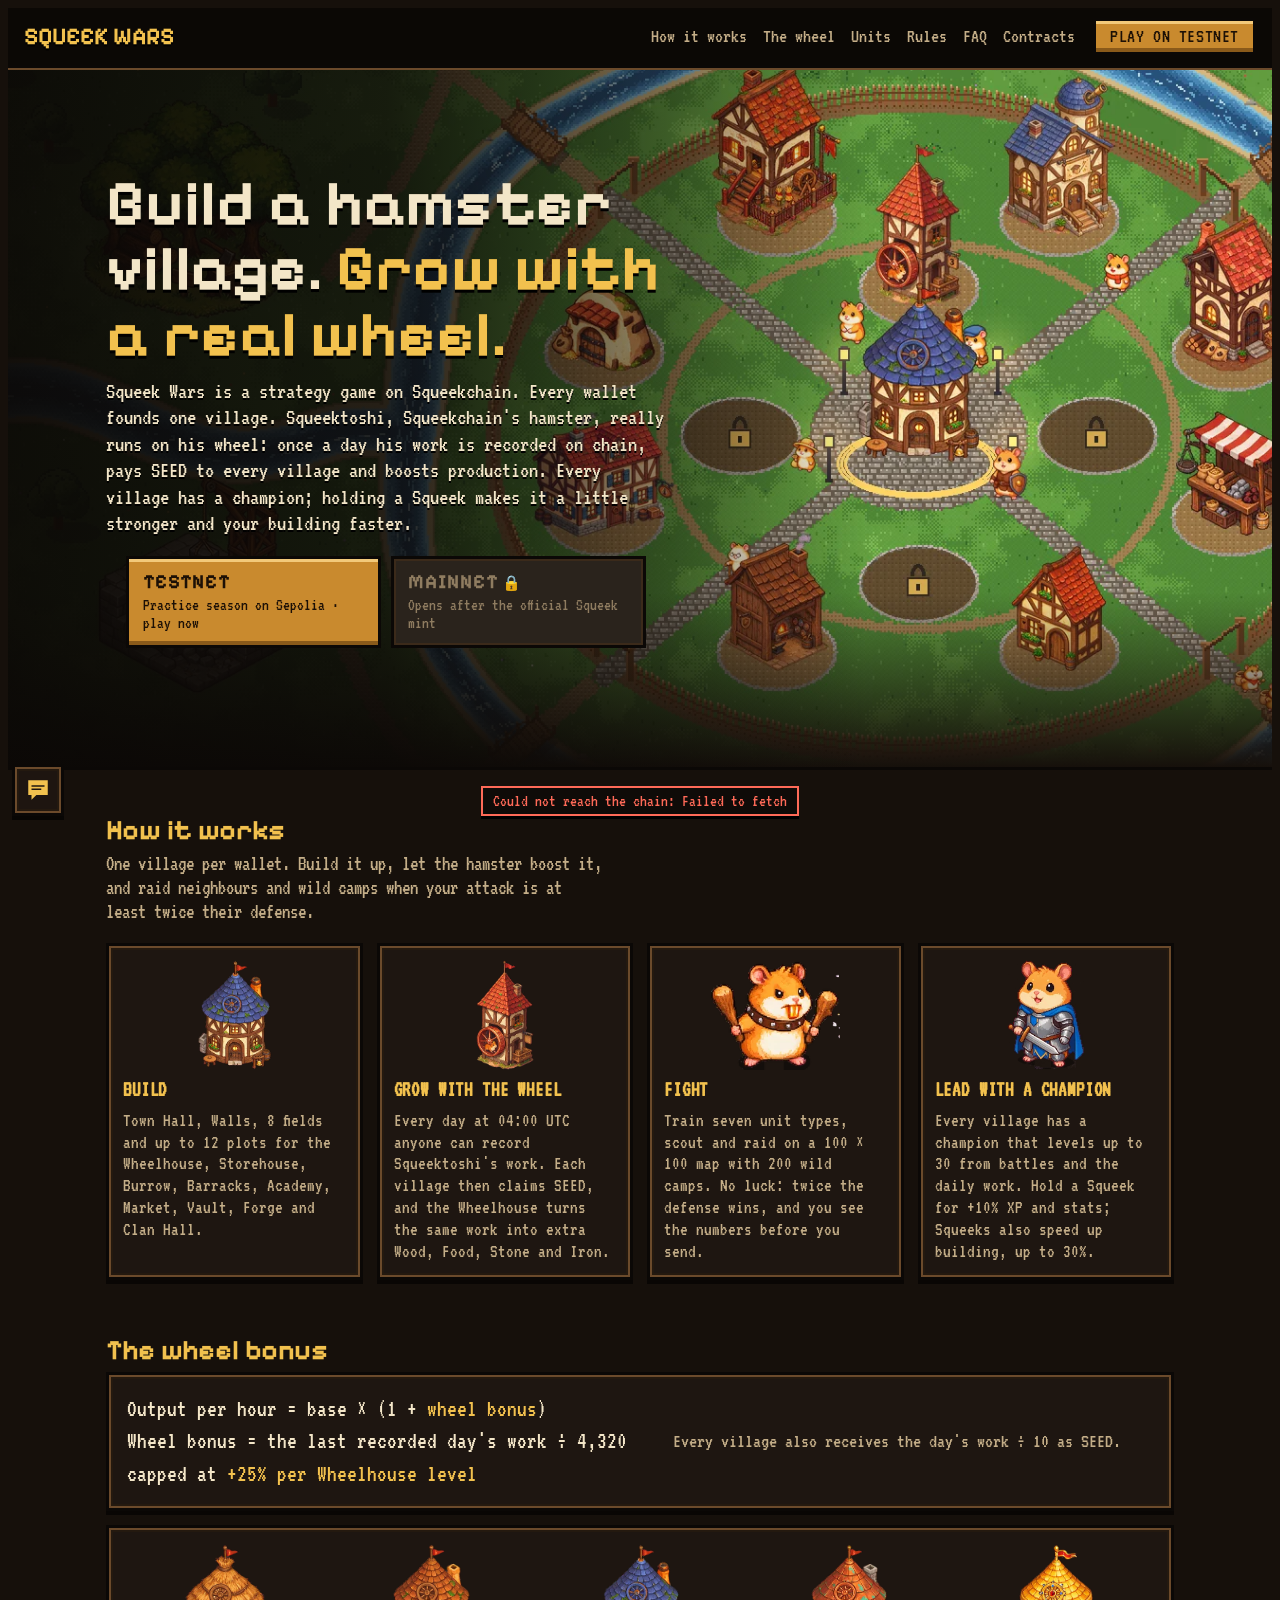
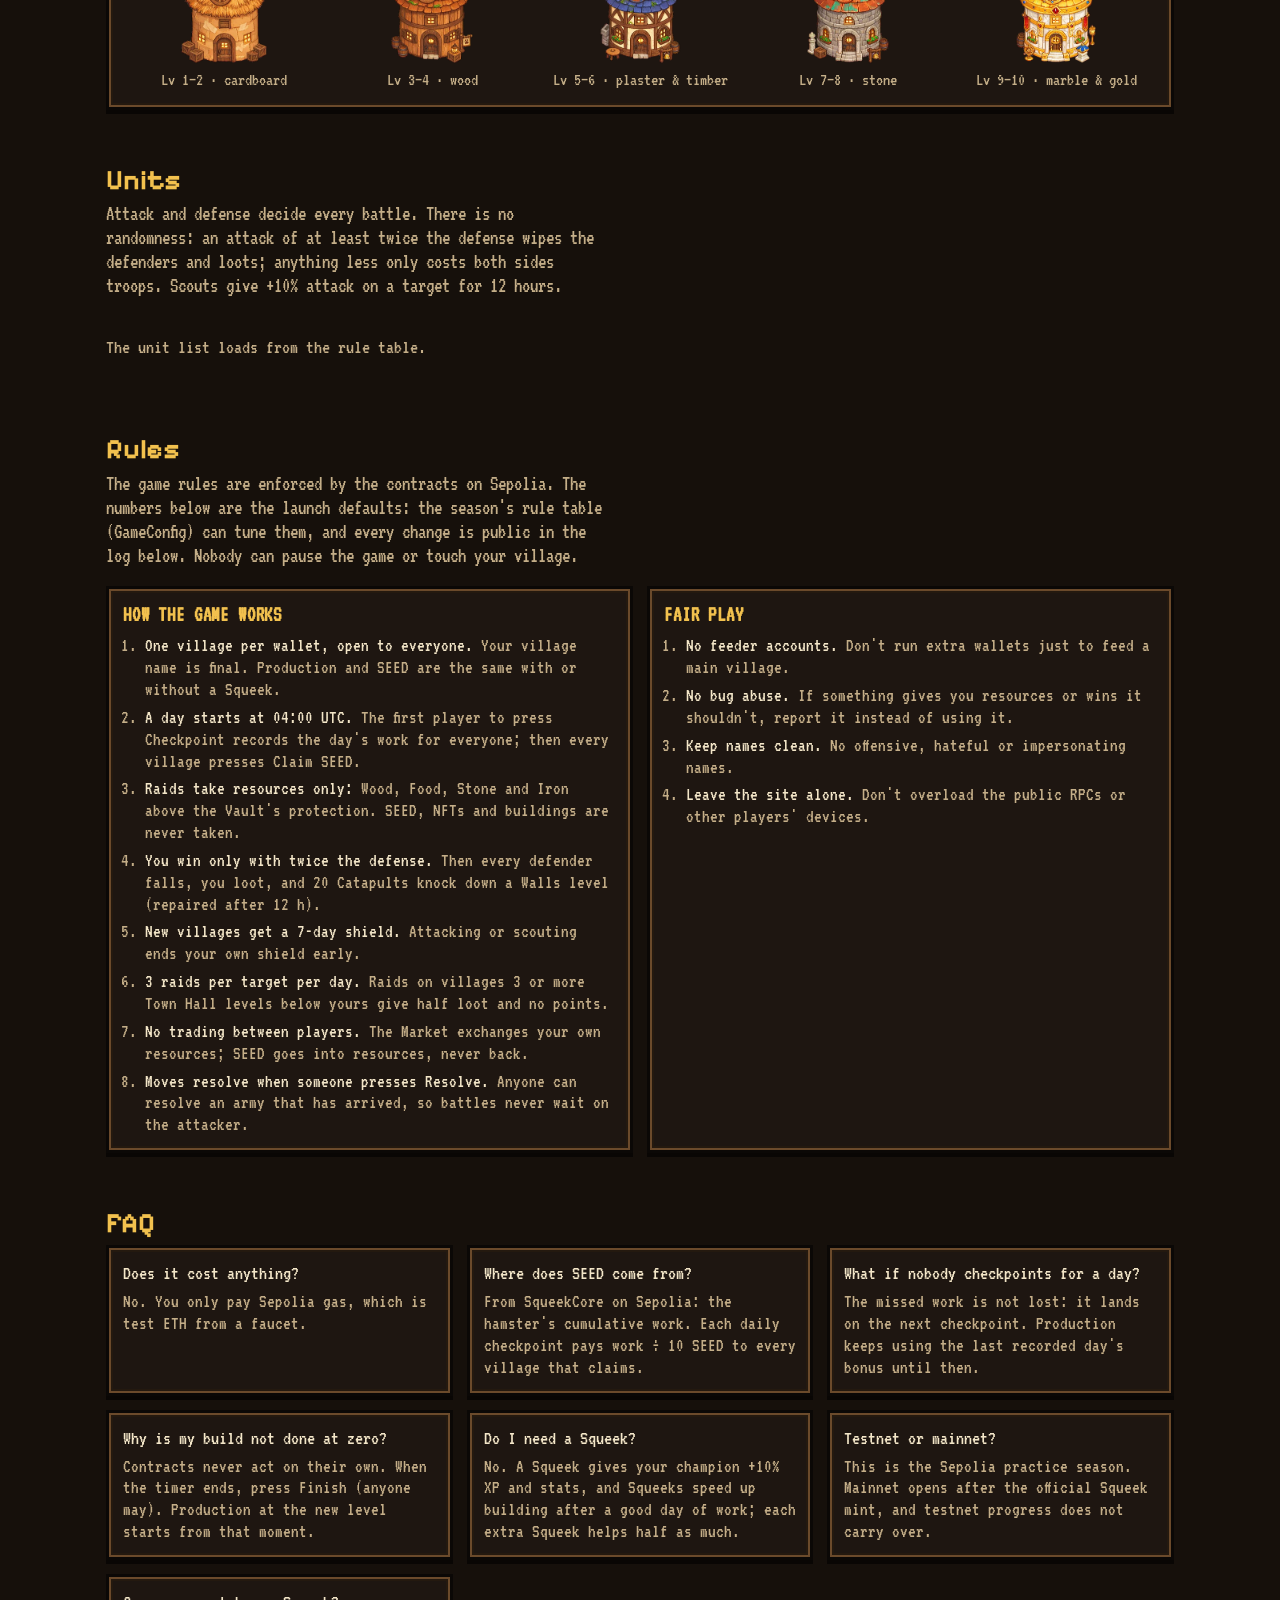
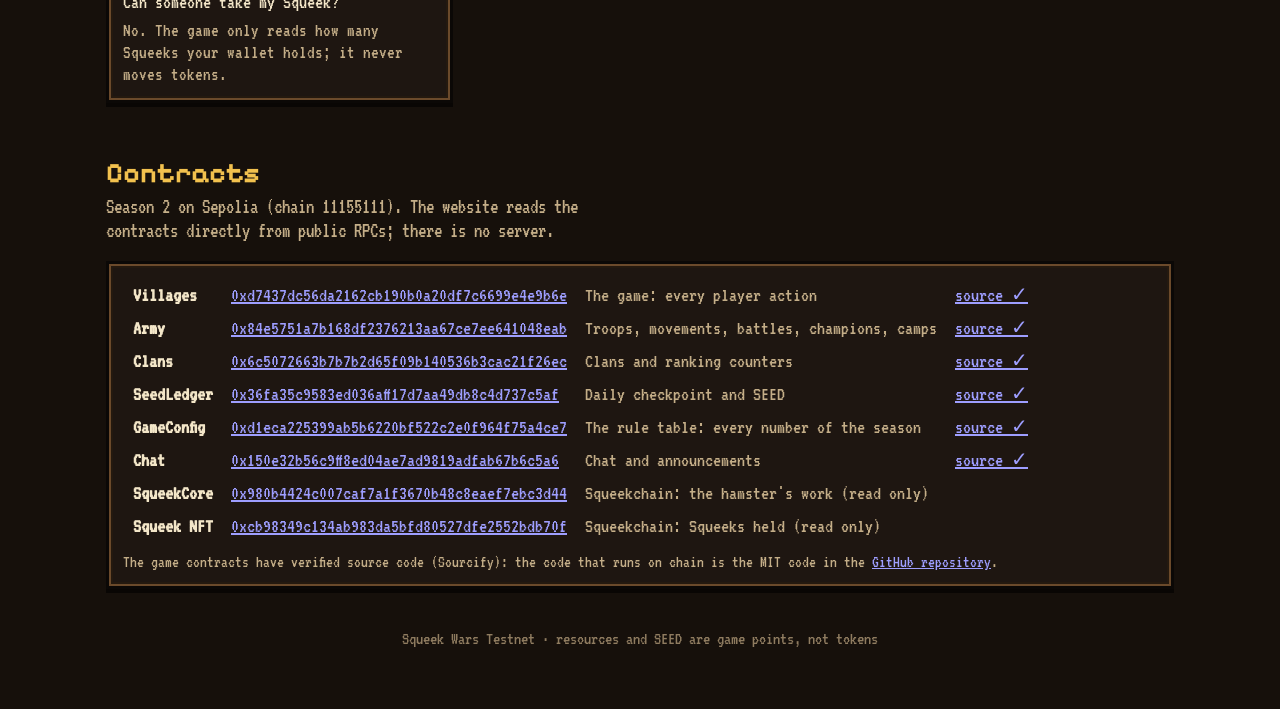
==== site/index.html @ 15699daf "Landing page logo goes back to the top, like the game logo Co-Authored-By: Claude Opus 5.5 <noreply@" ====
<!doctype html>
<html lang="en">
<head>
<meta charset="utf-8">
<meta name="viewport" content="width=device-width, initial-scale=1, viewport-fit=cover">
<title>Squeek Wars · Testnet</title>
<meta name="description" content="Squeek Wars: a hamster village strategy game on Sepolia. SEED comes from the real work of Squeekchain's hamster.">
<meta name="theme-color" content="#16100b">
<meta name="squeekchain-project" content="98396650-2a5e-43b6-931e-a7ae0b97affb">
<meta property="og:title" content="Squeek Wars">
<meta property="og:description" content="Hamster village strategy on Sepolia, powered by Squeektoshi's daily work.">
<meta property="og:image" content="https://squeekwars.online/press/og.jpg">
<meta property="og:url" content="https://squeekwars.online/">
<meta name="twitter:card" content="summary_large_image">
<link rel="icon" type="image/png" sizes="32x32" href="assets/favicon-32.png">
<link rel="icon" type="image/png" sizes="64x64" href="assets/favicon-64.png">
<link rel="apple-touch-icon" href="assets/apple-touch-icon.png">
<link rel="preconnect" href="https://fonts.googleapis.com">
<link rel="stylesheet" href="https://fonts.googleapis.com/css2?family=Pixelify+Sans:wght@400;500;600;700&family=VT323&display=swap">
<link rel="stylesheet" href="style.css?v=202611041220">
</head>
<body>

<div id="home" class="view">
  <header class="site-h">
    <a class="logo" id="siteLogo" href="#" title="Back to the top">SQUEEK WARS</a>
    <nav aria-label="Site"><a href="#how">How it works</a><a href="#wheel">The wheel</a><a href="#units">Units</a><a href="#rules">Rules</a><a href="#faq">FAQ</a><a href="#contracts">Contracts</a></nav>
    <a class="btn" href="#village" style="text-decoration:none">Play on testnet</a>
  </header>
  <section class="hero">
    <div class="in">
      <h1>Build a hamster village. <span>Grow with a real wheel.</span></h1>
      <p>Squeek Wars is a strategy game on Squeekchain. Every wallet founds one village. Squeektoshi, Squeekchain's hamster, really runs on his wheel: once a day his work is recorded on chain, pays SEED to every village and boosts production. Every village has a champion; holding a Squeek makes it a little stronger and your building faster.</p>
      <div class="cta">
        <div class="netpick">
          <button class="net on" data-act="net-test" type="button"><b>Testnet</b><span>Practice season on Sepolia · play now</span></button>
          <button class="net off" type="button" disabled aria-disabled="true"><b>Mainnet</b><span>Opens after the official Squeek mint</span></button>
        </div>
      </div>
      <div class="wnote" id="liveNote"></div>
    </div>
  </section>
  <section class="sec" id="how">
    <h2>How it works</h2>
    <p class="lead">One village per wallet. Build it up, let the hamster boost it, and raid neighbours and wild camps when your attack is at least twice their defense.</p>
    <div class="steps">
      <div class="step px"><img src="assets/sprites/town_hall_3.webp" alt="Town Hall"><h3>Build</h3><p>Town Hall, Walls, 8 fields and up to 12 plots for the Wheelhouse, Storehouse, Burrow, Barracks, Academy, Market, Vault, Forge and Clan Hall.</p></div>
      <div class="step px"><img src="assets/sprites/wheelhouse_3.webp" alt="Wheelhouse"><h3>Grow with the wheel</h3><p>Every day at 04:00 UTC anyone can record Squeektoshi's work. Each village then claims SEED, and the Wheelhouse turns the same work into extra Wood, Food, Stone and Iron.</p></div>
      <div class="step px"><img src="assets/sprites/unit_berserker.webp" alt="Berserker"><h3>Fight</h3><p>Train seven unit types, scout and raid on a 100 × 100 map with 200 wild camps. No luck: twice the defense wins, and you see the numbers before you send.</p></div>
      <div class="step px"><img src="assets/sprites/champion_3.webp" alt="Champion"><h3>Lead with a champion</h3><p>Every village has a champion that levels up to 30 from battles and the daily work. Hold a Squeek for +10% XP and stats; Squeeks also speed up building, up to 30%.</p></div>
    </div>
  </section>
  <section class="sec" id="wheel">
    <h2>The wheel bonus</h2>
    <div class="wheelbox px">
      <div class="formula">Output per hour = base × (1 + <b>wheel bonus</b>)<br>Wheel bonus = the last recorded day's work ÷ 4,320<br>capped at <b>+25% per Wheelhouse level</b></div>
      <div class="muted" style="font-size:20px" id="wheelLive">Every village also receives the day's work ÷ 10 as SEED.</div>
    </div>
    <div class="looks px" style="margin-top:14px">
      <figure><img src="assets/sprites/town_hall_1.webp" alt="Town Hall, cardboard"><figcaption>Lv 1–2 · cardboard</figcaption></figure>
      <figure><img src="assets/sprites/town_hall_2.webp" alt="Town Hall, wood"><figcaption>Lv 3–4 · wood</figcaption></figure>
      <figure><img src="assets/sprites/town_hall_3.webp" alt="Town Hall, plaster"><figcaption>Lv 5–6 · plaster &amp; timber</figcaption></figure>
      <figure><img src="assets/sprites/town_hall_4.webp" alt="Town Hall, stone"><figcaption>Lv 7–8 · stone</figcaption></figure>
      <figure><img src="assets/sprites/town_hall_5.webp" alt="Town Hall, marble"><figcaption>Lv 9–10 · marble &amp; gold</figcaption></figure>
    </div>
  </section>
  <section class="sec" id="units">
    <h2>Units</h2>
    <p class="lead">Attack and defense decide every battle. There is no randomness: an attack of at least twice the defense wipes the defenders and loots; anything less only costs both sides troops. Scouts give +10% attack on a target for 12 hours.</p>
    <div class="units" id="unitCards"></div>
  </section>
  <section class="sec" id="rules">
    <h2>Rules</h2>
    <p class="lead">The game rules are enforced by the contracts on Sepolia. The numbers below are the launch defaults: the season's rule table (GameConfig) can tune them, and every change is public in the log below. Nobody can pause the game or touch your village.</p>
    <div class="rules">
      <div class="px box"><h3>How the game works</h3><ol>
        <li><b>One village per wallet, open to everyone.</b> Your village name is final. Production and SEED are the same with or without a Squeek.</li>
        <li><b>A day starts at 04:00 UTC.</b> The first player to press Checkpoint records the day's work for everyone; then every village presses Claim SEED.</li>
        <li><b>Raids take resources only:</b> Wood, Food, Stone and Iron above the Vault's protection. SEED, NFTs and buildings are never taken.</li>
        <li><b>You win only with twice the defense.</b> Then every defender falls, you loot, and 20 Catapults knock down a Walls level (repaired after 12 h).</li>
        <li><b>New villages get a 7-day shield.</b> Attacking or scouting ends your own shield early.</li>
        <li><b>3 raids per target per day.</b> Raids on villages 3 or more Town Hall levels below yours give half loot and no points.</li>
        <li><b>No trading between players.</b> The Market exchanges your own resources; SEED goes into resources, never back.</li>
        <li><b>Moves resolve when someone presses Resolve.</b> Anyone can resolve an army that has arrived, so battles never wait on the attacker.</li>
      </ol></div>
      <div class="px box"><h3>Fair play</h3><ol>
        <li><b>No feeder accounts.</b> Don't run extra wallets just to feed a main village.</li>
        <li><b>No bug abuse.</b> If something gives you resources or wins it shouldn't, report it instead of using it.</li>
        <li><b>Keep names clean.</b> No offensive, hateful or impersonating names.</li>
        <li><b>Leave the site alone.</b> Don't overload the public RPCs or other players' devices.</li>
      </ol></div>
    </div>
  </section>
  <section class="sec" id="faq">
    <h2>FAQ</h2>
    <div class="faq">
      <div class="px"><b>Does it cost anything?</b><p>No. You only pay Sepolia gas, which is test ETH from a faucet.</p></div>
      <div class="px"><b>Where does SEED come from?</b><p>From SqueekCore on Sepolia: the hamster's cumulative work. Each daily checkpoint pays work ÷ 10 SEED to every village that claims.</p></div>
      <div class="px"><b>What if nobody checkpoints for a day?</b><p>The missed work is not lost: it lands on the next checkpoint. Production keeps using the last recorded day's bonus until then.</p></div>
      <div class="px"><b>Why is my build not done at zero?</b><p>Contracts never act on their own. When the timer ends, press Finish (anyone may). Production at the new level starts from that moment.</p></div>
      <div class="px"><b>Do I need a Squeek?</b><p>No. A Squeek gives your champion +10% XP and stats, and Squeeks speed up building after a good day of work; each extra Squeek helps half as much.</p></div>
      <div class="px"><b>Testnet or mainnet?</b><p>This is the Sepolia practice season. Mainnet opens after the official Squeek mint, and testnet progress does not carry over.</p></div>
      <div class="px"><b>Can someone take my Squeek?</b><p>No. The game only reads how many Squeeks your wallet holds; it never moves tokens.</p></div>
    </div>
  </section>
  <section class="sec" id="contracts">
    <h2>Contracts</h2>
    <p class="lead">Season 2 on Sepolia (chain 11155111). The website reads the contracts directly from public RPCs; there is no server.</p>
    <div class="px box" id="contractList"></div>
    <div id="ruleLog"></div>
  </section>
  <div class="foot">Squeek Wars Testnet · resources and SEED are game points, not tokens</div>
</div>

<div id="game" hidden>
  <header id="bar">
    <div class="logo" id="logoHome" title="Back to the site">SQUEEK WARS<small id="logoSub">Testnet</small></div>
    <span class="netbadge" title="Practice season on Sepolia. Mainnet opens after the official Squeek mint.">TESTNET</span>
    <div class="res" id="resbar"></div>
    <button class="btn ghost sm" id="walletbtn" type="button">Connect</button>
    <div class="wheel" id="wheelchip"></div>
    <div id="alert" class="alert" role="alert" hidden></div>
  </header>

  <div id="village" class="view">
    <div class="stage" id="vstage"><div class="scene" id="scene"><div id="sbase"></div><div id="life"></div><div id="splates"></div></div></div>
    <div class="zoom" id="zoombar"><button class="btn ghost" data-act="zin" type="button" aria-label="Zoom in">+</button><button class="btn ghost" data-act="zout" type="button" aria-label="Zoom out">−</button><button class="btn ghost" data-act="zfit" type="button" aria-label="Whole village or close up">⤢</button></div>
    <div class="village-below">
      <aside class="left px" id="vleft"></aside>
    </div>
    <aside class="right px" id="vright"></aside>
  </div>

  <div id="world" class="view">
    <div class="stage" id="wstage"><canvas id="worldcv"></canvas></div>
    <div class="world-below">
      <aside class="left px" id="wleft"></aside>
    </div>
    <aside class="right px" id="wright"></aside>
  </div>

  <div id="army" class="view page"></div>
  <div id="academy" class="view page"></div>
  <div id="market" class="view page"></div>
  <div id="clan" class="view page"></div>
  <div id="champion" class="view page"></div>
  <div id="ranking" class="view page"></div>
  <div id="reports" class="view page"></div>
  <div id="visit" class="view page"></div>

  <nav id="tabs" class="px" aria-label="Game">
    <a href="#village" data-v="village">Village</a><a href="#world" data-v="world"><span class="lg">World </span>Map</a><a href="#army" data-v="army">Army</a><a href="#academy" data-v="academy">Academy</a><a href="#market" data-v="market">Market</a><a href="#clan" data-v="clan">Clan</a><a href="#champion" data-v="champion">Champion</a><a href="#ranking" data-v="ranking">Ranking</a><a href="#reports" data-v="reports">Reports</a>
  </nav>
  <div id="wtip" class="wtip" hidden></div>
  <div id="namebox" class="modal" hidden><div class="px box">
    <h3>Found your village</h3>
    <p class="muted">Your village name is linked to your wallet <span class="addr" id="nm-wallet"></span> and cannot be changed later. Other players see both on the map, in reports and in the ranking.</p>
    <p class="muted" id="nm-gift"></p>
    <label for="nm-in" class="muted">Village name (3–16 letters, digits or _)</label>
    <input id="nm-in" maxlength="16" autocomplete="off" spellcheck="false">
    <div class="row" style="justify-content:flex-start;flex-wrap:wrap"><button class="btn" data-act="nm-ok" type="button">Found village</button><button class="btn ghost" data-act="nm-rand" type="button">Suggest a name</button><button class="btn ghost" data-act="nm-later" type="button">Just look around</button></div>
    <p class="why" id="nm-why"></p>
  </div></div>
  <div id="walletbox" class="modal" hidden><div class="px box">
    <h3>Connect your wallet</h3>
    <p class="muted">Your village belongs to your wallet. Every action is a Sepolia transaction you sign yourself; the site never holds keys. Players appear as their name with a short address, like <span class="addr">0x1a2b…9f3c</span>.</p>
    <div class="row" style="justify-content:flex-start;flex-wrap:wrap"><button class="btn" data-act="wb-connect" type="button">Connect wallet</button><button class="btn ghost" data-act="wb-look" type="button">Just look around</button></div>
    <p class="why" id="wb-msg"></p>
    <p class="muted" style="font-size:16px">Need test ETH for gas? Use any Sepolia faucet.</p>
  </div></div>
  <div id="netbox" class="modal" hidden><div class="px box netb">
    <h3>Where do you want to play?</h3>
    <div class="netpick">
      <button class="net on" data-act="net-test" type="button"><b>Testnet</b><span>Practice season on Sepolia · play now</span></button>
      <button class="net off" type="button" disabled aria-disabled="true"><b>Mainnet</b><span>Opens after the official Squeek mint</span></button>
    </div>
    <p class="muted" style="font-size:17px;margin:10px 0 0">Testnet progress does not carry over to mainnet.</p>
  </div></div>
  <div id="txbox" class="px" hidden></div>
  <div id="walletmenu" class="px" hidden><span class="addr" id="wm-addr"></span><a class="btn sm ghost" id="wm-share" data-act="wm-share" href="#village" style="text-decoration:none">Share my village</a><button class="btn sm ghost" data-act="wm-notif" id="wm-notif" type="button">Notifications: off</button><button class="btn sm ghost" data-act="wm-scan" type="button">View on Etherscan</button><button class="btn sm ghost" data-act="wm-switch" type="button">Switch account</button><button class="btn sm" data-act="wm-off" type="button">Disconnect</button></div>
</div>
<button id="chatbtn" class="px" type="button" aria-label="Chat and announcements" hidden><svg viewBox="0 0 16 16" width="26" height="26" aria-hidden="true"><path fill="currentColor" d="M2 2h12v9H7l-3 3v-3H2z"/><path fill="#1f1711" d="M4 5h8v1H4zm0 2h6v1H4z"/></svg><span class="badge" id="chatbadge" hidden></span></button>
<div id="chatbox" class="px" role="dialog" aria-label="Chat and announcements" hidden>
  <div class="chat-h"><div class="chat-tabs"><button data-act="ct" data-t="chat" type="button">Chat<span class="badge" id="chatbadge2" hidden></span></button><button data-act="ct" data-t="news" type="button">Announcements<span class="badge" id="newsbadge" hidden></span></button></div><button class="btn ghost sm" data-act="chatclose" type="button" aria-label="Close">✕</button></div>
  <div class="chat-list" id="chatlist"></div>
  <div class="chat-f" id="chatform"></div>
</div>
<div id="toasts" aria-live="polite"></div>
<script src="vendor/ethers.umd.min.js?v=202611041220"></script>
<script src="deployment.js?v=202611041220"></script>
<script src="abi.js?v=202611041220"></script>
<script src="chain.js?v=202611041220"></script>
<script src="app.js?v=202611041220"></script>
</body>
</html>
---- site/style.css ----
/* Layout: a single dark "lantern-lit village" look. Game views are a full-bleed scene with floating wood panels;
   the site (home) is a scrolling page. Phones get a pannable scene and a bottom sheet for details. */
:root{
  --bg:#16100b; --bg2:#100b07; --panel:#1f1711f2; --panel-solid:#1f1711; --well:#0f0b08; --edge:#6b4a2b; --edge-in:#24190f; --line:#3b2a1a;
  --ink:#f3e6c8; --dim:#c4ae88; --mute:#8f7c60; --gold:#f2c14e; --gold-d:#c98a2e; --gold-dd:#8a5a1a; --green:#8fd16a; --red:#ff6a58; --blue:#6aa8ff;
  --f-display:"Pixelify Sans","Trebuchet MS",system-ui,sans-serif; --f-body:"VT323","Courier New",ui-monospace,monospace;
  color-scheme:dark;
}
[hidden]{display:none!important}
.how{margin:-4px 0 12px;color:var(--dim)}.how summary{cursor:pointer;color:var(--gold);width:max-content}.how ul{margin:6px 0 0;padding-left:20px}.how li{margin:2px 0}
html,body{height:100%}
body{background:var(--bg);color:var(--ink);font-family:var(--f-body);font-size:20px;line-height:1.15;overflow-x:hidden}
*{box-sizing:border-box}
button{font:inherit;color:inherit}
:focus-visible{outline:3px solid var(--gold);outline-offset:2px}
img.i{width:20px;height:20px;image-rendering:pixelated;vertical-align:-4px}
.px{background:var(--panel);border:3px solid var(--edge-dark,#0b0806);box-shadow:inset 0 0 0 2px var(--edge),inset 0 0 0 4px var(--edge-in),0 4px 0 #0009}
h1,h2,h3,.disp{font-family:var(--f-display);text-wrap:balance}
h3{font-size:15px;color:var(--gold);letter-spacing:.06em;text-transform:uppercase;margin:0 0 8px}
.btn{font-family:var(--f-display);font-weight:700;font-size:15px;letter-spacing:.04em;background:var(--gold-d);color:#1c1006;border:3px solid #0b0806;box-shadow:inset 0 -4px 0 var(--gold-dd),inset 0 3px 0 #f2c97a;padding:7px 14px;cursor:pointer;text-transform:uppercase}
.btn:hover{filter:brightness(1.08)} .btn:active{transform:translateY(1px)}
.btn[disabled]{background:#4a4036;color:#9a8c78;box-shadow:inset 0 -4px 0 #2e2721;cursor:not-allowed;filter:none}
.btn.alt{background:#3a5a8a;color:#eef4ff;box-shadow:inset 0 -4px 0 #233a5e,inset 0 3px 0 #7fa6e0}
.btn.ghost{background:var(--well);color:var(--dim);box-shadow:none;border-color:var(--line)}
.btn.sm{font-size:13px;padding:4px 9px}
.why{font-size:17px;color:var(--mute);margin-top:4px}
.ok{color:var(--green)} .bad{color:var(--red)} .gold{color:var(--gold)}
.muted{color:var(--dim)}
table.kv{width:100%;border-collapse:collapse;font-size:19px;font-variant-numeric:tabular-nums}
table.kv td{padding:3px 2px;border-bottom:1px dashed #4a3622;vertical-align:top}
table.kv td:not(:first-child){text-align:right;white-space:nowrap}
table.kv td.up{color:var(--green)}
.cost{display:grid;grid-template-columns:1fr 1fr;gap:3px 10px;font-size:20px;margin:6px 0 10px;font-variant-numeric:tabular-nums}
.cost .short{color:var(--red)}
.prog{height:8px;background:var(--line);border:1px solid #000;margin-top:5px}
.prog i{display:block;height:100%;background:linear-gradient(var(--gold),var(--gold-d))}
.list{display:flex;flex-direction:column;gap:6px}
.card{background:#0f0b08b0;border:2px solid var(--line);padding:8px}
.row{display:flex;gap:8px;align-items:center;justify-content:space-between}
.chip{background:#0f0b08cc;border:2px solid var(--line);padding:3px 9px;font-size:19px;white-space:nowrap}

/* ---------- game bar ---------- */
#bar{position:fixed;left:0;right:0;top:0;z-index:30;padding:8px max(12px,env(safe-area-inset-right,0px)) 6px max(12px,env(safe-area-inset-left,0px));padding-top:calc(8px + env(safe-area-inset-top,0px));display:flex;flex-wrap:wrap;row-gap:4px;gap:10px;align-items:center;background:linear-gradient(#0b0806,#0b0806e8);border-bottom:3px solid #0b0806;box-shadow:0 2px 0 var(--edge)}
#bar .logo{font-family:var(--f-display);font-weight:700;font-size:22px;color:var(--gold);text-shadow:0 2px 0 #000;white-space:nowrap;cursor:pointer}
#bar .logo small{display:block;font-size:11px;color:var(--dim);font-weight:400;letter-spacing:.04em}
.res{display:flex;gap:6px;min-width:0;flex:1;overflow-x:auto;scrollbar-width:none}
.res::-webkit-scrollbar{display:none}
.r{background:#0f0b08cc;border:2px solid var(--line);padding:2px 8px;min-width:128px;flex:none}
.r b{font-size:22px;font-weight:400;font-variant-numeric:tabular-nums} .r s{text-decoration:none;color:var(--mute);font-size:16px}
.r em{font-style:normal;font-size:16px;color:var(--green);display:block;margin-left:26px;margin-top:-2px}
.r em.low{color:var(--gold)} .r em.neg{color:var(--red)}
.r .bar{height:3px;background:var(--line);margin:2px 0 0 26px} .r .bar i{display:block;height:100%;background:var(--green)}
.r.full .bar i{background:var(--red)}
.r.soon{border-color:var(--gold-d)} .r.full{border-color:var(--red);animation:fullp 1.2s steps(2) infinite} .r.full em{color:var(--red)}
@keyframes fullp{50%{border-color:#5a2a20}}
.alert{flex-basis:100%;order:4;display:flex;align-items:center;justify-content:space-between;gap:6px 10px;flex-wrap:wrap;background:#3a0f0a;border:2px solid var(--red);padding:3px 8px;font-size:18px;line-height:1.15}
.alert b{font-weight:400;color:#ffd6cc} .alert .btn{text-decoration:none}
.r.seedr b{color:var(--gold)}
.res{order:1}
.wheel{flex-basis:100%;order:3;font-size:17px;color:var(--dim);white-space:nowrap;overflow:hidden;text-overflow:ellipsis;line-height:1.1}
.wheel b{font-weight:400}
.dot{width:9px;height:9px;background:var(--mute);display:inline-block}
.dot.run{background:var(--green);box-shadow:0 0 8px var(--green);animation:blink 1s steps(2) infinite}
@keyframes blink{50%{opacity:.35}}
#tabs .lg{display:inline}
#tabs{position:fixed;left:50%;transform:translateX(-50%);bottom:calc(10px + env(safe-area-inset-bottom,0px));z-index:30;display:flex;gap:5px;padding:7px;max-width:calc(100% - 24px);overflow-x:auto;scrollbar-width:none}
#tabs a{font-family:var(--f-display);white-space:nowrap;display:block;padding:9px 15px;font-size:15px;color:var(--dim);background:#0f0b08b0;border:2px solid var(--line);text-decoration:none}
#tabs a.on{color:#1c1006;background:var(--gold);border-color:#0b0806;box-shadow:inset 0 -3px 0 var(--gold-d)}
#tabs .badge{display:inline-block;min-width:18px;padding:0 4px;margin-left:5px;background:var(--red);color:#fff;font-family:var(--f-body);font-size:16px;line-height:18px;text-align:center}

/* ---------- game views ---------- */
.view{display:none}
.view.on{display:block}
.stage{position:fixed;left:0;right:0;top:var(--barh,78px);bottom:0;overflow:hidden;background:#2a4a22;touch-action:none;cursor:grab}
.stage.drag{cursor:grabbing}
.scene{position:absolute;left:0;top:0;width:1920px;height:1200px;transform-origin:0 0;background:url(assets/village_bg_w1.webp) 0 0/1920px 1200px no-repeat}
.scene .spr{position:absolute;transform:translateX(-50%);pointer-events:none;image-rendering:auto}
.scene .spr.build{opacity:.55;filter:saturate(.5)}
#sbase,#life,#splates{position:absolute;left:0;top:0;width:1920px;height:1200px}
#splates{pointer-events:none}
#splates .hit{pointer-events:auto}
#life{pointer-events:none}
.walker{position:absolute;left:0;top:0;width:32px;pointer-events:none}
.nightfx{position:absolute;inset:0;background:#0a1532;mix-blend-mode:multiply;opacity:calc(var(--night,0) * .66);z-index:1500;pointer-events:none}
.glow{position:absolute;transform:translate(-50%,-50%);border-radius:50%;background:radial-gradient(closest-side,#ffc46ecc,#ff9a3a55 45%,#ff9a3a00);mix-blend-mode:screen;opacity:calc(var(--night,0) * .9);z-index:1510;pointer-events:none}
.banner{position:absolute;width:4px;height:86px;background:#3a2414;transform:translate(-50%,-100%);pointer-events:none}
.banner::before{content:"";position:absolute;left:4px;top:8px;width:24px;height:32px;background:var(--c);clip-path:polygon(0 0,100% 0,100% 100%,50% 76%,0 100%);transform-origin:0 0;animation:wave 2.4s ease-in-out infinite}
.banner::after{content:"";position:absolute;left:-3px;top:-6px;width:10px;height:10px;background:#9a7a4a;border-radius:50%}
.banner.gold::after{background:var(--gold);box-shadow:0 0 8px var(--gold)}
@keyframes wave{50%{transform:skewY(5deg) scaleX(.9)}}
.smoke{position:absolute;width:0;height:0;z-index:1300;pointer-events:none}
.smoke i{position:absolute;left:-7px;top:-7px;width:14px;height:14px;border-radius:50%;background:#d9d4cb;opacity:0;animation:puff 3.6s linear infinite}
.smoke i:nth-child(2){animation-delay:1.2s} .smoke i:nth-child(3){animation-delay:2.4s}
@keyframes puff{0%{transform:translate(0,0) scale(.5);opacity:.55}100%{transform:translate(16px,-64px) scale(1.9);opacity:0}}
.wspin{position:absolute;z-index:1520;border-radius:50%;overflow:hidden;pointer-events:none;opacity:0;transition:opacity .6s}
.wspin i{position:absolute;left:50%;top:50%;border-radius:50%;transform:translate(-50%,-50%);background:repeating-conic-gradient(#0000 0deg 24deg,#1c0f0688 24deg 30deg)}
.scene.running .wspin{opacity:1;box-shadow:0 0 18px 5px #ffd27a99}
.scene.running .wspin i{animation:spin .5s linear infinite}
@keyframes spin{to{transform:translate(-50%,-50%) rotate(360deg)}}
.scaf{pointer-events:none}
.hit{position:absolute;z-index:1600;transform:translate(-50%,-50%);border-radius:50%;cursor:pointer;background:transparent;border:0}
.hit:hover,.hit.sel{background:radial-gradient(closest-side,#f2c14e30,#f2c14e10 70%,transparent);box-shadow:0 0 0 4px #f2c14e inset}
.hit.empty{background:radial-gradient(closest-side,#0000,#0000 55%,#f2c14e25)}
.hit.locked{cursor:pointer;background:#140f0b70}
.plate{position:absolute;z-index:1700;transform:translateX(-50%);font-family:var(--f-body);font-size:24px;line-height:24px;padding:0 7px;background:#1c1510ee;border:3px solid var(--edge);color:var(--ink);pointer-events:none;white-space:nowrap}
.plate.max{border-color:var(--gold);color:var(--gold)}
.plate.busy{border-color:var(--green)}
.plate.lockp{font-size:19px;line-height:17px;text-align:center;padding:3px 6px;color:var(--dim);background:#1c1510cc}
.zoom{position:fixed;right:max(12px,env(safe-area-inset-right,0px));bottom:calc(14px + env(safe-area-inset-bottom,0px));z-index:25;display:flex;flex-direction:column;gap:4px}
.zoom .btn{width:40px;height:38px;padding:0;font-size:22px;line-height:1;background:#0f0b08dd}
#village{position:relative}
#village.on{display:flow-root}
.nightb .row label{white-space:nowrap}
.right.closed{display:none}
.plusmark{position:absolute;z-index:1650;transform:translate(-50%,-50%);font-family:var(--f-display);font-size:44px;color:#f2c14e;text-shadow:0 3px 0 #000;pointer-events:none}
.lockmark{position:absolute;transform:translate(-50%,-50%);font-size:34px;pointer-events:none;filter:drop-shadow(0 2px 0 #000)}
.left,.right{position:fixed;top:calc(var(--barh,78px) + 12px);z-index:20;padding:12px 14px;max-height:calc(100% - var(--barh,78px) - 110px);overflow:auto}
.left{left:max(12px,env(safe-area-inset-left,0px));width:300px}
.right{right:max(12px,env(safe-area-inset-right,0px));width:340px}
.sheet-close{display:none}
.ph{display:flex;align-items:center;justify-content:space-between;gap:8px;margin-bottom:8px}
.ph h3{margin:0;min-width:0}
.pbtn{display:flex;gap:6px;flex:none}
.slot{background:#0f0b08aa;border:2px solid var(--line);padding:7px 8px}
.slot .t{display:flex;justify-content:space-between;gap:8px}
.slot .q{font-size:17px;color:var(--dim);margin-top:5px;border-top:1px dashed #4a3622;padding-top:4px}
.ov{font-size:18px}
.ov button{all:unset;cursor:pointer;display:flex;justify-content:space-between;width:100%;padding:2px 0;border-bottom:1px dashed #3a2a1a}
.ov button:hover{color:var(--gold)}
.ov button:focus-visible{outline:2px solid var(--gold)}
.thumbs{display:flex;align-items:flex-end;justify-content:center;gap:12px;background:#0f0b08aa;border:2px solid var(--line);padding:8px;min-height:110px}
.thumbs img{max-height:104px;max-width:120px}
.thumbs .arrow{font-family:var(--f-display);font-size:20px;color:var(--gold);padding-bottom:36px}
.opts{display:flex;flex-direction:column;gap:8px}
.opt{display:grid;grid-template-columns:64px 1fr;gap:8px;align-items:center;background:#0f0b08aa;border:2px solid var(--line);padding:6px}
.opt img{max-width:64px;max-height:64px;justify-self:center}
.opt .n{font-family:var(--f-display);font-size:15px;color:var(--ink)}
.opt .d{font-size:17px;color:var(--dim)}
.opt .c{font-size:17px;font-variant-numeric:tabular-nums}

#worldcv{position:absolute;inset:0;width:100%;height:100%;display:block}
.mm{display:block;margin:0 auto 6px;border:2px solid #0b0806;image-rendering:pixelated;cursor:pointer;width:180px;height:180px}
.unitsel{display:grid;grid-template-columns:40px 1fr 70px;gap:4px 8px;align-items:center;font-size:18px}
.unitsel img{width:36px}
.unitsel input{width:70px;background:var(--well);border:2px solid var(--line);color:var(--ink);font:inherit;padding:1px 4px;text-align:right}
.pred{background:#0f0b08aa;border:2px solid var(--line);padding:8px;margin:8px 0;font-size:18px}
.stickgo{position:sticky;bottom:-12px;background:var(--panel-solid);padding:6px 0 10px;margin-top:4px;z-index:2}
.vhead{display:grid;grid-template-columns:60px 1fr;gap:10px;align-items:center;margin-bottom:8px;font-size:18px}
.vhead img{width:60px}
.goto{grid-template-columns:1fr auto;margin-top:6px}
.wtip{position:fixed;z-index:70;pointer-events:none;background:#0f0b08f2;border:2px solid var(--edge);padding:4px 8px;font-size:17px;max-width:280px;line-height:1.15}
.quest{background:#0f0b08aa;border:2px solid var(--line);padding:7px 8px;font-size:18px}
.quest.done{border-color:var(--green)}
.quest b{font-family:var(--f-display);font-size:14px;font-weight:600}
.quest .row{margin-top:4px}
.x{all:unset;cursor:pointer;color:var(--red);font-size:15px;padding:0 4px;margin-left:2px}
.x:hover{color:#fff} .x:focus-visible{outline:2px solid var(--gold)}
.lnk{all:unset;cursor:pointer;color:var(--blue);text-decoration:underline}
.lnk:focus-visible{outline:2px solid var(--gold)}
.unitsel .pbtn input,.pbtn input,.numin,.utbl input{width:60px;background:var(--well);border:2px solid var(--line);color:var(--ink);font:inherit;padding:1px 4px}

/* ---------- content pages ---------- */
.page{padding:calc(var(--barh,78px) + 18px) max(16px,env(safe-area-inset-right,0px)) 110px max(16px,env(safe-area-inset-left,0px));max-width:1100px;margin:0 auto}
.page h2{font-size:26px;color:var(--gold);margin:0 0 4px}
.page .sub{color:var(--dim);margin:0 0 16px;max-width:65ch}
.grid2{display:grid;grid-template-columns:repeat(auto-fit,minmax(300px,1fr));gap:14px;align-items:start}
.grid2 .wide{grid-column:1/-1}
.box{padding:14px}
.tbl{width:100%;border-collapse:collapse;font-size:19px;font-variant-numeric:tabular-nums}
.tbl th{font-family:var(--f-display);font-size:13px;color:var(--dim);text-align:left;font-weight:500;letter-spacing:.04em;border-bottom:2px solid var(--edge);padding:5px 6px;text-transform:uppercase}
.tbl td{padding:5px 6px;border-bottom:1px dashed #3a2a1a;vertical-align:middle}
.tbl td.r{text-align:right}
.tblwrap{overflow-x:auto}
.tier{margin-bottom:12px}
.tier h4{font-family:var(--f-display);font-size:14px;color:var(--dim);margin:0 0 6px;letter-spacing:.05em}
.rsrch{display:grid;grid-template-columns:repeat(auto-fill,minmax(230px,1fr));gap:8px}
.rs{padding:9px;background:#0f0b08b0;border:2px solid var(--line)}
.rs.done{border-color:#4f7a3a}
.rs.cur{border-color:var(--gold)}
.rs.lock{opacity:.55}
.rs b{font-family:var(--f-display);font-size:15px;font-weight:600}
.champ{display:grid;grid-template-columns:160px 1fr;gap:16px;align-items:center}
.champ img{width:160px}
.num{font-family:var(--f-body);font-size:22px;letter-spacing:0}
.netpick{display:grid;grid-template-columns:1fr 1fr;gap:10px;max-width:520px;width:100%}
.net{font:inherit;text-align:left;padding:12px 14px;border:3px solid #0b0806;cursor:pointer;display:flex;flex-direction:column;gap:2px}
.net b{font-family:var(--f-display);font-size:20px;letter-spacing:.04em;text-transform:uppercase}
.net span{font-size:17px;line-height:1.1}
.net.on{background:var(--gold-d);color:#1c1006;box-shadow:inset 0 -4px 0 var(--gold-dd),inset 0 3px 0 #f2c97a}
.net.on:hover{filter:brightness(1.08)}
.net.off{background:#2a231c;color:#8f7c60;cursor:not-allowed;box-shadow:inset 0 0 0 2px #3b2a1a}
.net.off b::after{content:" 🔒";font-size:15px}
.hero .cta{flex-direction:column;align-items:flex-start}
.netb{max-width:560px}
.netbadge{font-family:var(--f-display);font-size:12px;letter-spacing:.08em;color:#1c1006;background:#8fd16a;border:2px solid #0b0806;padding:2px 6px;align-self:center;flex:none}
.sqtag{display:inline-block;font-size:16px;color:#1c1006;background:linear-gradient(#ffe08a,#f2c14e);border:2px solid #0b0806;padding:0 6px;margin:2px 0 4px}
.addr{font-family:var(--f-body);color:var(--mute);font-size:.85em;letter-spacing:0;white-space:nowrap}
.addr.big{font-size:16px;margin:-6px 0 6px}
.sqk img{width:34px;vertical-align:middle;margin-right:6px}
.pts{display:grid;grid-template-columns:1fr auto auto;gap:6px 10px;align-items:center}
.report{padding:10px;margin-bottom:10px}
.report .h{display:flex;justify-content:space-between;gap:10px;font-family:var(--f-display);font-size:15px}
.report .h .w{color:var(--green)} .report .h .l{color:var(--red)}
.report p{margin:4px 0 0;color:var(--dim);font-size:18px}
.mkt{display:grid;grid-template-columns:repeat(auto-fit,minmax(150px,1fr));gap:10px;align-items:end}
.mkt label{display:flex;flex-direction:column;gap:4px;font-size:18px;color:var(--dim)}
.mkt select,.mkt input{background:var(--well);border:2px solid var(--line);color:var(--ink);font:inherit;font-size:20px;padding:4px 6px}

/* ---------- toasts & test controls ---------- */
#toasts{position:fixed;left:50%;transform:translateX(-50%);bottom:calc(84px + env(safe-area-inset-bottom,0px));z-index:60;display:flex;flex-direction:column;gap:6px;align-items:center;pointer-events:none;width:min(520px,calc(100% - 32px))}
.toast{background:#0f0b08e0;border:2px solid var(--gold);padding:3px 10px;font-size:17px;box-shadow:0 3px 0 #000;animation:tin .25s ease-out}
.toast.bad{border-color:var(--red)} .toast.ok{border-color:var(--green)}
@keyframes tin{from{transform:translateY(-6px);opacity:0}}
#walletbtn{order:2;flex:none;align-self:flex-start}
#testpanel{position:fixed;top:calc(var(--barh,78px) + 8px);right:max(12px,env(safe-area-inset-right,0px));z-index:41;width:330px;padding:12px 14px;max-height:calc(100% - var(--barh,78px) - 24px);overflow:auto}
#testpanel .speeds{display:flex;gap:6px;flex-wrap:wrap;margin-bottom:8px}
#testpanel .speeds .btn.on{background:var(--gold)}

/* ---------- site (home) ---------- */
#home{background:var(--bg)}
.site-h{position:sticky;top:env(safe-area-inset-top,0px);z-index:25;display:flex;align-items:center;gap:18px;padding:10px max(16px,env(safe-area-inset-right,0px)) 10px max(16px,env(safe-area-inset-left,0px));background:#0b0806f0;border-bottom:3px solid #0b0806;box-shadow:0 2px 0 var(--edge)}
.site-h .logo{text-decoration:none;cursor:pointer;font-family:var(--f-display);font-weight:700;font-size:24px;color:var(--gold);text-shadow:0 2px 0 #000;white-space:nowrap}
.site-h nav{display:flex;gap:16px;margin-left:auto;flex-wrap:wrap}
.site-h nav a{color:var(--dim);text-decoration:none;font-size:20px}
.site-h nav a:hover{color:var(--gold)}
.hero{position:relative;min-height:min(78vh,720px);display:flex;align-items:center;background:#2a4a22 url(assets/hero.webp) 0% 46%/max(144%,1100px) auto no-repeat;border-bottom:3px solid #0b0806}
.hero::after{content:"";position:absolute;inset:0;background:linear-gradient(90deg,#0b0806f5 0%,#0b0806dd 30%,#0b080670 52%,#0b080600 68%),linear-gradient(180deg,#0b080600 75%,#16100b)}
.hero .in{position:relative;z-index:1;padding:28px max(16px,env(safe-area-inset-right,0px)) 34px max(16px,env(safe-area-inset-left,0px));max-width:1100px;margin:0 auto;width:100%}
.hero .in > *{max-width:560px}
.hero h1{font-size:clamp(34px,6vw,64px);line-height:1.02;margin:0 0 12px;color:var(--ink);text-shadow:0 3px 0 #000;max-width:16ch}
.hero h1 span{color:var(--gold)}
.hero p{font-size:23px;max-width:56ch;color:var(--ink);margin:0 0 18px;text-shadow:0 2px 0 #000}
.hero .cta{display:flex;gap:10px;flex-wrap:wrap;align-items:center}
.hero .cta .btn{font-size:17px;padding:10px 18px}
.wnote{font-size:18px;color:var(--dim);margin-top:10px;max-width:56ch}
.sec{scroll-margin-top:70px;padding:44px max(16px,env(safe-area-inset-right,0px)) 10px max(16px,env(safe-area-inset-left,0px));max-width:1100px;margin:0 auto}
.sec h2{font-size:28px;color:var(--gold);margin:0 0 6px}
.sec .lead{color:var(--dim);max-width:62ch;margin:0 0 18px;font-size:21px}
.steps{display:grid;grid-template-columns:repeat(auto-fit,minmax(230px,1fr));gap:14px}
.step{padding:14px;display:flex;flex-direction:column;gap:8px}
.step img{height:110px;object-fit:contain;align-self:center}
.step h3{margin:0}
.step p{margin:0;color:var(--dim);font-size:19px}
.wheelbox{display:grid;grid-template-columns:minmax(0,1.1fr) minmax(0,1fr);gap:18px;padding:18px;align-items:center}
.formula{font-size:24px;line-height:1.35}
.formula b{color:var(--gold);font-weight:400}
.looks{display:flex;gap:10px;align-items:flex-end;flex-wrap:wrap;justify-content:space-between;padding:16px}
.looks figure{margin:0;display:flex;flex-direction:column;align-items:center;gap:6px;flex:1;min-width:110px}
.looks img{height:120px;object-fit:contain}
.looks figcaption{font-size:18px;color:var(--dim);text-align:center}
.units{display:grid;grid-template-columns:repeat(auto-fit,minmax(160px,1fr));gap:12px}
.unit{padding:12px;text-align:center}
.unit img{height:96px;object-fit:contain}
.unit b{display:block;font-family:var(--f-display);font-size:16px;margin:4px 0}
.unit span{font-size:18px;color:var(--dim)}
.faq{display:grid;grid-template-columns:repeat(auto-fit,minmax(300px,1fr));gap:14px}
.faq div{padding:14px}
.faq b{font-family:var(--f-display);font-size:16px;display:block;margin-bottom:6px;color:var(--ink)}
.faq p{margin:0;color:var(--dim);font-size:19px}
.foot{padding:30px 16px 60px;text-align:center;color:var(--mute);font-size:18px}

/* ---------- phones ---------- */
@media (max-width: 900px){
  body{font-size:19px}
  #bar{flex-wrap:wrap;row-gap:6px}
  #bar .logo{font-size:18px}
  #bar .logo small{display:none}
  .res{order:3;flex-basis:100%;display:grid;grid-template-columns:repeat(3,minmax(0,1fr));gap:4px;overflow:visible}
  #walletbtn{order:1;margin-left:auto}
  .wheel{font-size:16px;white-space:normal;order:4}
  .alert{order:5;font-size:17px}
  .r{min-width:0;padding:1px 5px}
  .r s{display:none}
  .r b{font-size:19px}
  .r em{font-size:14px;margin-left:24px;white-space:nowrap;overflow:hidden;text-overflow:ellipsis}
  .r .bar{margin-left:24px}
  #tabs{left:6px;right:6px;transform:none;max-width:none;display:grid;grid-template-columns:repeat(5,minmax(0,1fr));gap:4px;padding:5px;bottom:calc(6px + env(safe-area-inset-bottom,0px))}
  #tabs a{padding:8px 1px;font-size:12px;text-align:center;letter-spacing:0}
  #tabs .lg{display:none}
  #tabs .badge{font-size:14px;min-width:14px;margin-left:2px}
  .page{padding-bottom:140px}
  #toasts{bottom:calc(104px + env(safe-area-inset-bottom,0px))}
  .zoom{position:absolute;top:calc(var(--barh,78px) + 8px);bottom:auto;right:8px;flex-direction:row}
  .wtip{display:none}
  .left{position:static;width:auto;max-height:none;margin:0}
  .village-below,.world-below{padding:12px max(16px,env(safe-area-inset-right,0px)) 140px max(16px,env(safe-area-inset-left,0px));display:flex;flex-direction:column;gap:12px}
  .stage{position:relative;top:auto;height:58vh;margin-top:var(--barh,78px)}
  .right{position:fixed;left:0;right:0;top:auto;bottom:0;width:auto;max-height:66vh;border-bottom:0;padding:14px max(16px,env(safe-area-inset-right,0px)) calc(16px + env(safe-area-inset-bottom,0px)) max(16px,env(safe-area-inset-left,0px));z-index:45;box-shadow:0 -4px 0 #0009,inset 0 0 0 2px var(--edge)}
  .right.closed{display:none}
  .sheet-close{display:inline-block}
  .wheelbox{grid-template-columns:1fr}
  .champ{grid-template-columns:1fr;justify-items:center}
  .site-h nav{display:none}
  .hero{min-height:0;align-items:flex-end;padding-top:78vw;background-position:50% 0;background-size:180% auto}
  .hero::after{background:linear-gradient(180deg,#0b080600 0%,#0b080600 34%,#0b0806ee 56%,#16100b 100%)}
  #testpanel{width:auto;left:max(12px,env(safe-area-inset-left,0px));right:max(12px,env(safe-area-inset-right,0px))}
}
/* ---------- modal, forms, report tables ---------- */
.modal{position:fixed;inset:0;z-index:80;display:flex;align-items:center;justify-content:center;background:#000b;padding:16px}
.modal .box{max-width:440px;width:100%}
.modal input{width:100%;background:var(--well);border:2px solid var(--line);color:var(--ink);font:inherit;font-size:22px;padding:6px 8px;margin:6px 0 10px}
.plusmark.tgt{color:#8fd16a;animation:blink 1s steps(2) infinite}
.rpt{display:flex;flex-direction:column;gap:4px;font-size:18px;color:var(--dim);margin-top:10px}
.rpt textarea{background:var(--well);border:2px solid var(--line);color:var(--ink);font:inherit;font-size:19px;padding:6px;resize:vertical;width:100%}
.mkt input{min-width:0}
.filters{display:flex;gap:6px;flex-wrap:wrap;margin:0 0 12px}
.rank tr.me td{background:#3a2a10;color:var(--gold)}
.titles{display:grid;grid-template-columns:repeat(auto-fit,minmax(170px,1fr));gap:10px;font-size:18px}
.swdot{display:inline-block;width:10px;height:10px;background:var(--c);margin-right:6px;border:1px solid #000}
.swatches{display:flex;gap:6px;margin-top:6px;flex-wrap:wrap}
.sw{width:28px;height:28px;background:var(--c);border:2px solid #0b0806;cursor:pointer;padding:0}
.sw.on{outline:3px solid var(--ink);cursor:default}
.opt.shop{grid-template-columns:1fr}
.utbl td.un{white-space:nowrap}
.utbl td.un img{width:30px;vertical-align:middle;margin-right:6px}
.utbl .pbtn{align-items:center}
.nightb{max-width:480px;text-align:center}
.wheelanim{position:relative;width:170px;height:170px;margin:8px auto 12px}
.wheelanim .wh{position:absolute;inset:0;border-radius:50%;border:10px solid #8a5a2b;box-shadow:0 0 0 3px #2a1a0e,inset 0 0 0 3px #2a1a0e,0 0 30px #f2c14e55;background:repeating-conic-gradient(#0000 0 40deg,#6b4a2b 40deg 44deg);animation:spin2 .8s linear infinite}
@keyframes spin2{to{transform:rotate(360deg)}}
.wheelanim img{position:absolute;left:50%;bottom:14px;width:72px;transform:translateX(-50%);animation:hop .28s ease-in-out infinite alternate}
@keyframes hop{to{transform:translateX(-50%) translateY(-7px)}}
.nstats{display:grid;grid-template-columns:repeat(3,1fr);gap:8px;margin-bottom:6px}
.nstats b{display:block;font-size:30px;font-weight:400;color:var(--gold);font-variant-numeric:tabular-nums}
.nstats span{font-size:16px;color:var(--dim)}
@media (max-width:600px){ .rpf{grid-template-columns:1fr} }
.rtbl{margin-top:8px}
.rtbl th:first-child{color:var(--gold)}
.rules{display:grid;grid-template-columns:repeat(auto-fit,minmax(300px,1fr));gap:14px}
.rules ol{margin:0;padding-left:22px;color:var(--dim);font-size:19px;display:flex;flex-direction:column;gap:6px}
.rules li b{color:var(--ink);font-weight:400}
@media (prefers-reduced-motion: reduce){ *{animation:none!important;transition:none!important} }
/* live site additions */
#walletbtn .addr{color:var(--gold)}
#txbox{position:fixed;right:max(12px,env(safe-area-inset-right,0px));bottom:calc(64px + env(safe-area-inset-bottom,0px));z-index:60;width:340px;max-width:calc(100% - 24px);padding:10px 12px;font-size:18px}
#txbox .st{display:flex;gap:8px;align-items:center}
#txbox .spin{width:12px;height:12px;border:2px solid var(--gold);border-right-color:transparent;border-radius:50%;animation:spin .8s linear infinite;flex:none}
#txbox a{color:var(--blue)}
@keyframes spin{to{transform:rotate(360deg)}}
.plate.ready{background:#1f4a1a;border-color:var(--green);color:#dff5cf}
.plusmark.lock{opacity:.35}
.wheel .daily{display:inline-flex;gap:6px;vertical-align:middle;margin-left:6px}
.wheel .daily .btn{font-size:12px;padding:2px 8px}
.wheel{white-space:normal}
.btn.go{background:#3f7a2e;color:#effbe6;box-shadow:inset 0 -4px 0 #24511a,inset 0 3px 0 #8fd16a}
.lnk{background:none;border:0;color:var(--blue);cursor:pointer;padding:0;text-decoration:underline}
.addr{font-family:var(--f-body);color:var(--dim)}
.addr.big{word-break:break-all;font-size:17px}
.ctbl td{padding:4px 8px;vertical-align:top}.ctbl td:nth-child(2){word-break:break-all}
.muted.small{font-size:16px}
.empty-note{padding:18px;text-align:center}
/* readability: Pixelify Sans stays on big titles; small labels, buttons and tabs use VT323, whose C, 2 and 5 stay clear */
h3{font-family:var(--f-body);font-size:21px;letter-spacing:.04em}
.btn{font-family:var(--f-body);font-weight:400;font-size:20px;letter-spacing:.03em;padding:4px 14px}
.btn.sm{font-size:18px;padding:2px 9px}
#tabs a{font-family:var(--f-body);font-size:20px;padding:6px 14px}
.opt .n,.quest b,.rs b,.unit b,.faq b{font-family:var(--f-body);font-size:20px;font-weight:400}
.tbl th{font-family:var(--f-body);font-size:17px;font-weight:400}
.tier h4{font-family:var(--f-body);font-size:18px;font-weight:400}
.report .h{font-family:var(--f-body);font-size:19px}
.netbadge{font-family:var(--f-body);font-size:16px;padding:0 6px}
.wheel .daily .btn{font-size:16px;padding:0 8px}
@media (max-width:900px){ #tabs a{font-size:17px;padding:5px 1px;letter-spacing:0;overflow:hidden;text-overflow:ellipsis} #txbox{bottom:calc(112px + env(safe-area-inset-bottom,0px))} }
/* owner rule table */
.adm{margin-bottom:12px}
.adm summary{cursor:pointer;list-style:none}
.adm summary::-webkit-details-marker{display:none}
.adm summary h3{display:inline-block;margin:0}
.adm summary h3::before{content:'▸ ';color:var(--dim)}
.adm[open] summary h3::before{content:'▾ '}
.adm .kv td:first-child{max-width:360px}
.adm input[type=number],.adm input:not([type]),.adm select{font:inherit;background:var(--well);color:var(--ink);border:2px solid var(--line);padding:2px 4px}
.adm input[type=number]{width:110px}
.adm .btn{margin-top:10px}
.adm-u td{padding:3px 4px;white-space:nowrap}
.adm-u th{white-space:nowrap}
#walletmenu{position:fixed;top:calc(var(--barh,78px) + 6px);right:max(12px,env(safe-area-inset-right,0px));z-index:61;padding:10px 12px;display:flex;flex-direction:column;gap:6px;min-width:230px}
#walletmenu .addr{font-size:15px;word-break:break-all}

/* chat and announcements */
#chatbtn{position:fixed;left:max(12px,env(safe-area-inset-left,0px));bottom:calc(84px + env(safe-area-inset-bottom,0px));z-index:55;width:52px;height:52px;display:grid;place-items:center;color:var(--gold);cursor:pointer;padding:0}
#chatbtn:hover{color:#ffd774}
.badge{display:inline-block;min-width:20px;height:20px;line-height:20px;padding:0 5px;border-radius:10px;background:var(--red);color:#fff;font-family:var(--f-body);font-size:17px;text-align:center;margin-left:6px}
#chatbtn .badge{position:absolute;top:-6px;right:-8px;margin:0}
#chatbox{position:fixed;left:max(12px,env(safe-area-inset-left,0px));bottom:calc(144px + env(safe-area-inset-bottom,0px));z-index:56;width:380px;max-width:calc(100% - 24px);height:min(540px,calc(100vh - 240px));display:flex;flex-direction:column;padding:8px 10px 10px}
#chatbox[hidden]{display:none!important}
.chat-h{display:flex;align-items:center;justify-content:space-between;gap:6px;border-bottom:2px solid var(--line);padding-bottom:6px}
.chat-tabs{display:flex;gap:4px}
.chat-tabs button{font:inherit;font-family:var(--f-display);font-size:15px;background:transparent;color:var(--dim);border:2px solid transparent;padding:3px 8px;cursor:pointer}
.chat-tabs button.on{color:var(--gold);border-color:var(--edge);background:var(--well)}
.chat-list{flex:1;overflow-y:auto;padding:6px 2px;display:flex;flex-direction:column;gap:6px;overscroll-behavior:contain}
.cm-empty{margin:auto;text-align:center;font-size:18px}
.cm,.an{background:var(--well);border:2px solid var(--line);padding:5px 8px}
.cm.me{border-color:var(--edge)}
.cm.hid,.an.hid{opacity:.45}
.cm-h,.an-h{display:flex;gap:6px;align-items:baseline;flex-wrap:wrap;font-size:17px}
.cm-h b a{color:var(--gold);text-decoration:none}
.cm-h .t,.an-h .t{color:var(--mute);margin-left:auto}
.cm-t,.an-t{font-size:19px;line-height:1.15;word-break:break-word;white-space:pre-wrap}
.an-t{white-space:normal;color:var(--ink);margin-top:3px}
.an.rule{border-style:dashed}
.tag{font-size:14px;padding:0 5px;border:1px solid var(--line);color:var(--dim);text-transform:uppercase;letter-spacing:.04em}
.tag.gold{color:var(--gold);border-color:var(--gold-dd)}
.lnk{font:inherit;font-size:15px;background:none;border:0;color:var(--blue);cursor:pointer;padding:0 2px}
.chat-f{border-top:2px solid var(--line);padding-top:8px;display:flex;flex-direction:column;gap:6px}
.chat-f p{margin:0;font-size:18px}
.chat-f textarea,.chat-f input{font:inherit;font-size:19px;width:100%;box-sizing:border-box;background:var(--well);color:var(--ink);border:2px solid var(--line);padding:4px 6px;resize:none}
.chat-f .row{display:flex;justify-content:space-between;align-items:center;gap:8px}
.chat-f .cnt{font-size:15px}
.chat-f .cnt.bad{color:var(--red)}
@media (max-width:900px){
  #chatbtn{bottom:calc(76px + env(safe-area-inset-bottom,0px));width:46px;height:46px}
  #chatbox{left:8px;right:8px;width:auto;max-width:none;bottom:calc(128px + env(safe-area-inset-bottom,0px));height:min(62vh,520px)}
}

/* village page (#visit=Name) */
.vstats{display:grid;grid-template-columns:repeat(4,minmax(0,1fr));gap:8px;margin:0 0 14px}
.vs{padding:8px 10px;display:flex;flex-direction:column;gap:2px}
.vs span{color:var(--dim);font-size:16px}
.vs b{font-family:var(--f-display);color:var(--gold);font-size:20px;font-weight:600;overflow:hidden;text-overflow:ellipsis;white-space:nowrap}
.vlooks{display:grid;grid-template-columns:repeat(auto-fill,minmax(120px,1fr));gap:10px}
.vlooks figure{margin:0;text-align:center}
.vlooks img{height:96px;max-width:100%;object-fit:contain}
.vlooks figcaption{font-size:16px;color:var(--dim)}
.share .mkt{display:flex;gap:8px;flex-wrap:wrap;align-items:center}
.share input{flex:1;min-width:200px;font:inherit;background:var(--well);color:var(--ink);border:2px solid var(--line);padding:4px 6px}
#walletmenu .btn{display:block;width:100%;text-align:left}
@media (max-width:900px){ .vstats{grid-template-columns:repeat(2,minmax(0,1fr))} }
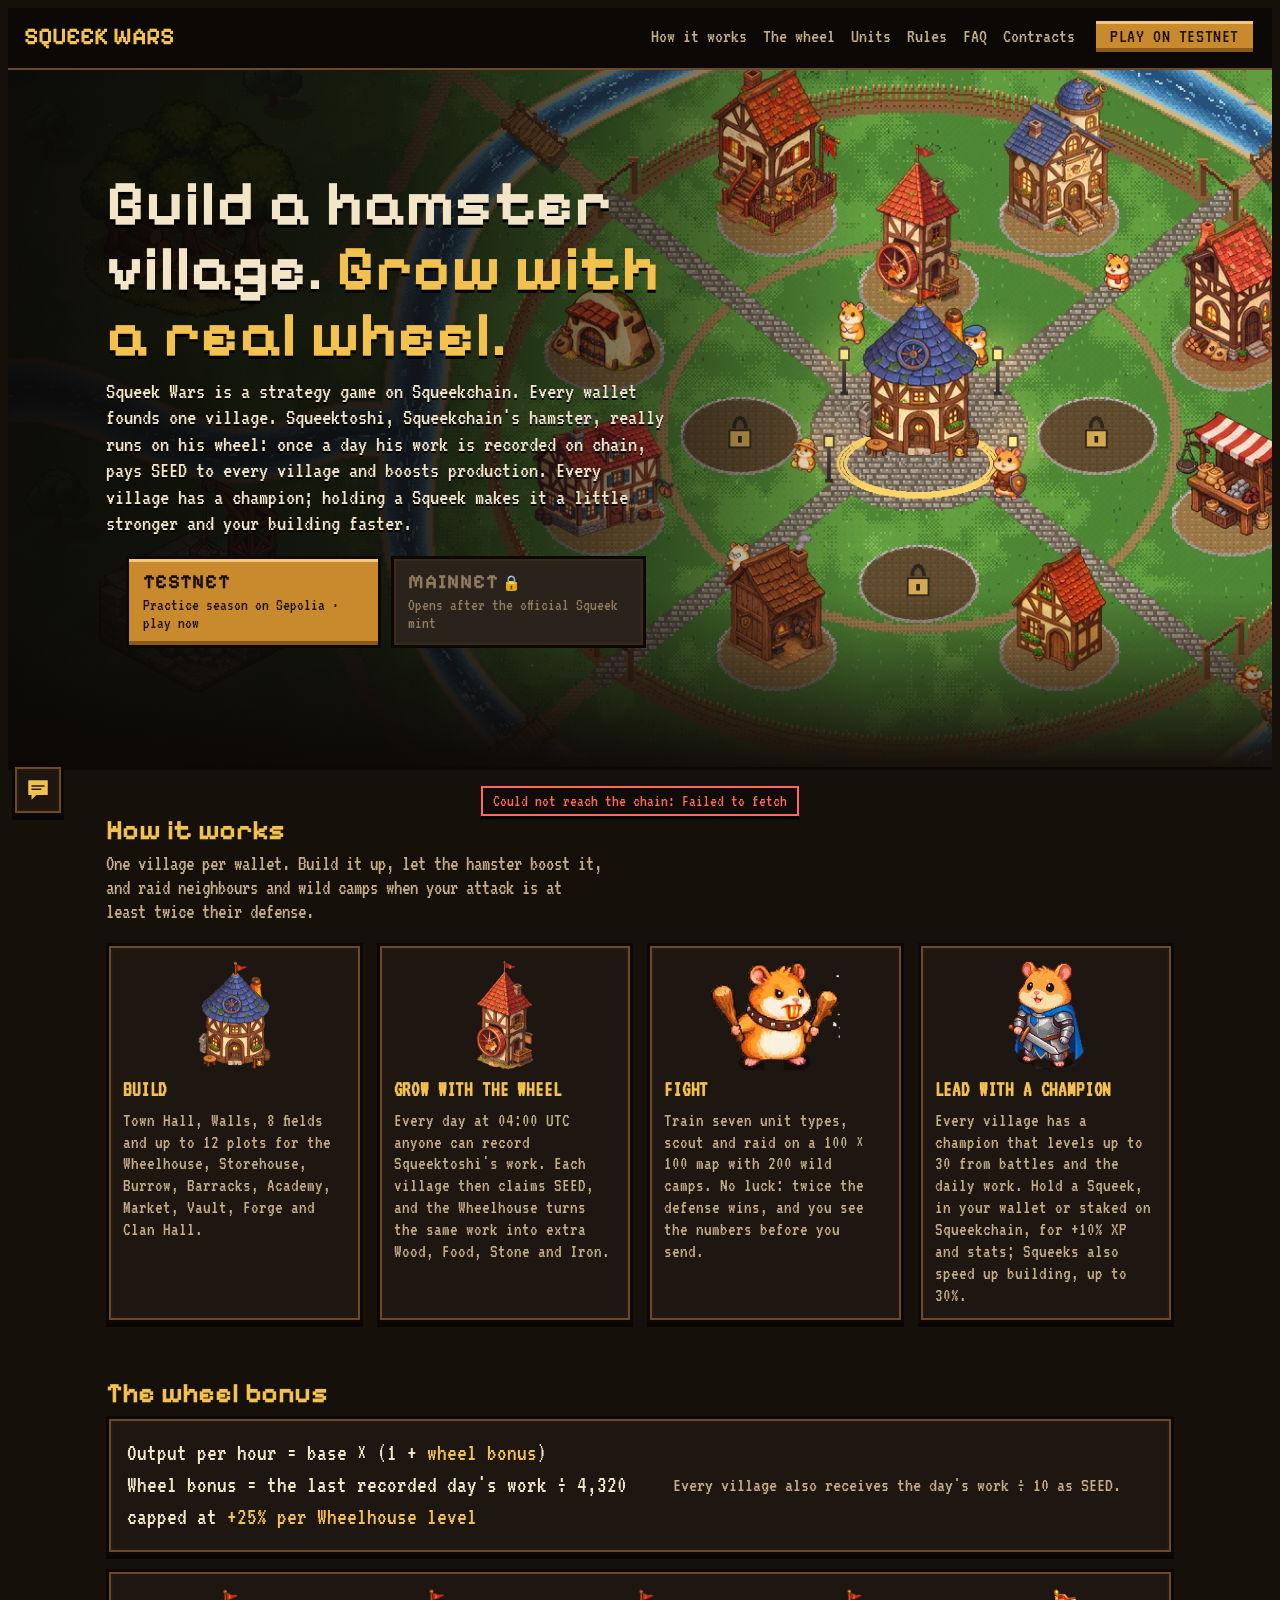
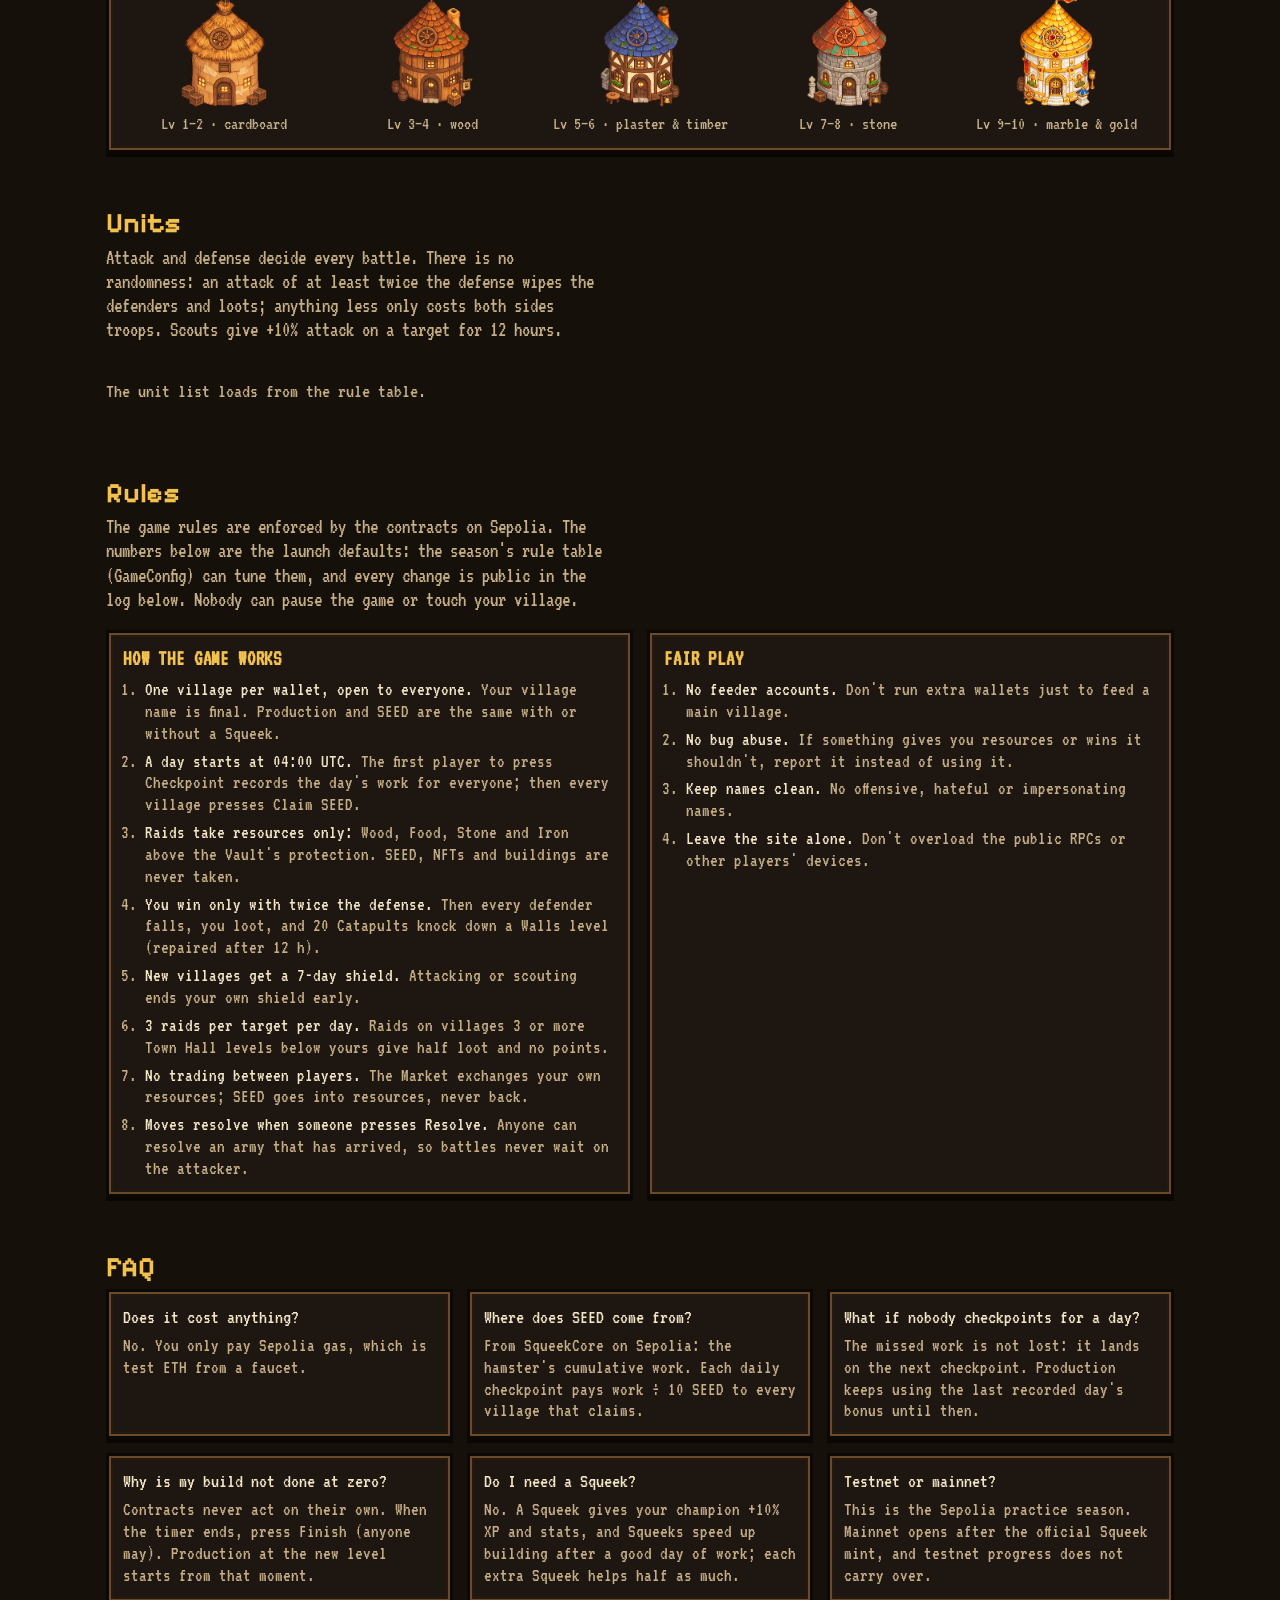
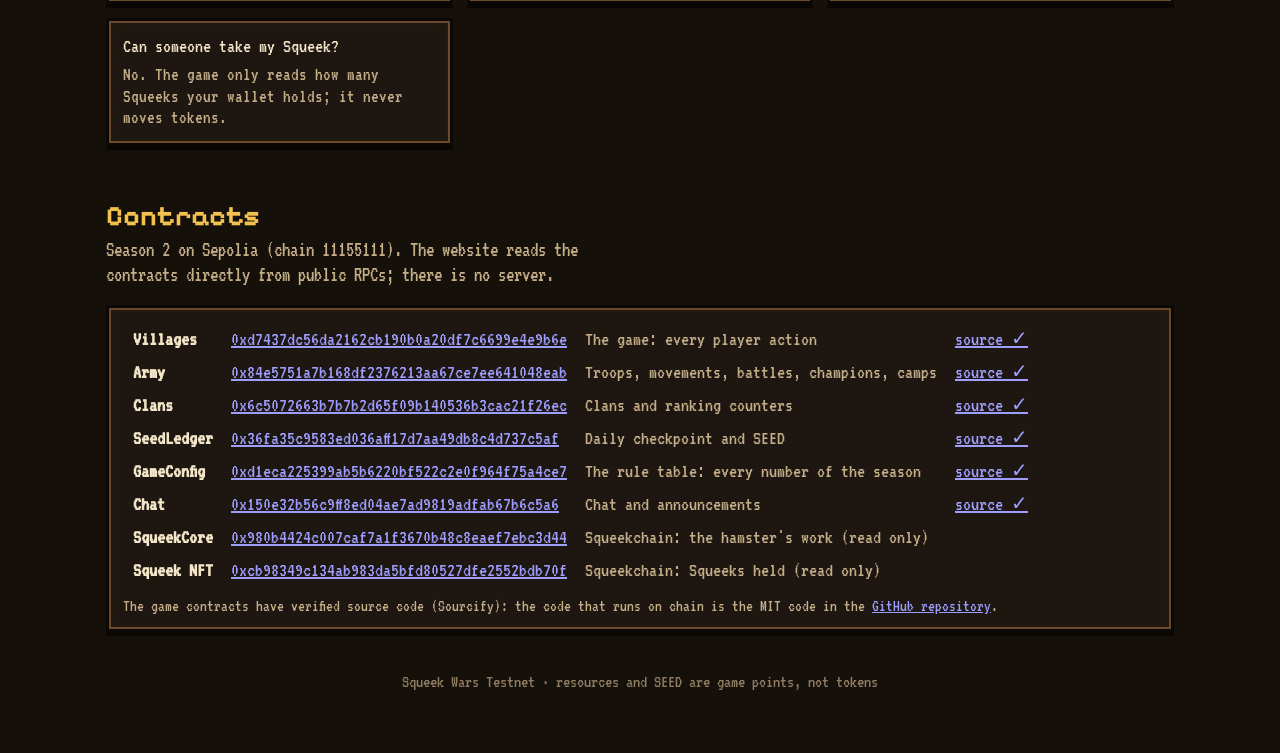
==== commit 60e51ad5: "SqueekHoldings: count Squeeks in Squeekchain staking too Squeekchain moved to new Sepolia contracts " ====
--- a/site/index.html
+++ b/site/index.html
@@ -17,7 +17,7 @@
 <link rel="apple-touch-icon" href="assets/apple-touch-icon.png">
 <link rel="preconnect" href="https://fonts.googleapis.com">
 <link rel="stylesheet" href="https://fonts.googleapis.com/css2?family=Pixelify+Sans:wght@400;500;600;700&family=VT323&display=swap">
-<link rel="stylesheet" href="style.css?v=202611041220">
+<link rel="stylesheet" href="style.css?v=202611050723">
 </head>
 <body>
 
@@ -47,7 +47,7 @@
       <div class="step px"><img src="assets/sprites/town_hall_3.webp" alt="Town Hall"><h3>Build</h3><p>Town Hall, Walls, 8 fields and up to 12 plots for the Wheelhouse, Storehouse, Burrow, Barracks, Academy, Market, Vault, Forge and Clan Hall.</p></div>
       <div class="step px"><img src="assets/sprites/wheelhouse_3.webp" alt="Wheelhouse"><h3>Grow with the wheel</h3><p>Every day at 04:00 UTC anyone can record Squeektoshi's work. Each village then claims SEED, and the Wheelhouse turns the same work into extra Wood, Food, Stone and Iron.</p></div>
       <div class="step px"><img src="assets/sprites/unit_berserker.webp" alt="Berserker"><h3>Fight</h3><p>Train seven unit types, scout and raid on a 100 × 100 map with 200 wild camps. No luck: twice the defense wins, and you see the numbers before you send.</p></div>
-      <div class="step px"><img src="assets/sprites/champion_3.webp" alt="Champion"><h3>Lead with a champion</h3><p>Every village has a champion that levels up to 30 from battles and the daily work. Hold a Squeek for +10% XP and stats; Squeeks also speed up building, up to 30%.</p></div>
+      <div class="step px"><img src="assets/sprites/champion_3.webp" alt="Champion"><h3>Lead with a champion</h3><p>Every village has a champion that levels up to 30 from battles and the daily work. Hold a Squeek, in your wallet or staked on Squeekchain, for +10% XP and stats; Squeeks also speed up building, up to 30%.</p></div>
     </div>
   </section>
   <section class="sec" id="wheel">
@@ -182,14 +182,15 @@
 <button id="chatbtn" class="px" type="button" aria-label="Chat and announcements" hidden><svg viewBox="0 0 16 16" width="26" height="26" aria-hidden="true"><path fill="currentColor" d="M2 2h12v9H7l-3 3v-3H2z"/><path fill="#1f1711" d="M4 5h8v1H4zm0 2h6v1H4z"/></svg><span class="badge" id="chatbadge" hidden></span></button>
 <div id="chatbox" class="px" role="dialog" aria-label="Chat and announcements" hidden>
   <div class="chat-h"><div class="chat-tabs"><button data-act="ct" data-t="chat" type="button">Chat<span class="badge" id="chatbadge2" hidden></span></button><button data-act="ct" data-t="news" type="button">Announcements<span class="badge" id="newsbadge" hidden></span></button></div><button class="btn ghost sm" data-act="chatclose" type="button" aria-label="Close">✕</button></div>
+  <div class="chat-prof px" id="chatprof" hidden></div>
   <div class="chat-list" id="chatlist"></div>
   <div class="chat-f" id="chatform"></div>
 </div>
 <div id="toasts" aria-live="polite"></div>
-<script src="vendor/ethers.umd.min.js?v=202611041220"></script>
-<script src="deployment.js?v=202611041220"></script>
-<script src="abi.js?v=202611041220"></script>
-<script src="chain.js?v=202611041220"></script>
-<script src="app.js?v=202611041220"></script>
+<script src="vendor/ethers.umd.min.js?v=202611050723"></script>
+<script src="deployment.js?v=202611050723"></script>
+<script src="abi.js?v=202611050723"></script>
+<script src="chain.js?v=202611050723"></script>
+<script src="app.js?v=202611050723"></script>
 </body>
 </html>
--- a/site/style.css
+++ b/site/style.css
@@ -426,3 +426,24 @@
 .share input{flex:1;min-width:200px;font:inherit;background:var(--well);color:var(--ink);border:2px solid var(--line);padding:4px 6px}
 #walletmenu .btn{display:block;width:100%;text-align:left}
 @media (max-width:900px){ .vstats{grid-template-columns:repeat(2,minmax(0,1fr))} }
+.adm .kv .btn{margin-top:0}
+.adm .kv td{vertical-align:middle}
+
+.lnk.nm{font-family:var(--f-body);font-size:17px;font-weight:700;color:var(--gold);padding:0}
+.lnk.nm:hover{text-decoration:underline}
+.chat-prof{position:absolute;left:10px;right:10px;top:46px;z-index:3;padding:8px 12px 10px;background:var(--panel-solid)}
+.chat-prof[hidden]{display:none!important}
+.cp-h{display:flex;align-items:center;gap:8px}
+.cp-h b{font-family:var(--f-display);color:var(--gold);font-size:18px}
+.cp-h .btn{margin-left:auto}
+.cp-t{width:100%;margin:6px 0;font-size:18px}
+.cp-t td{padding:2px 4px}.cp-t td:last-child{text-align:right;color:var(--ink)}
+.cp-b{display:flex;gap:8px;align-items:center;flex-wrap:wrap;margin-top:6px}
+.cp-b .ok{color:var(--green)}
+.cp-n{margin:6px 0 0;font-size:17px}
+
+/* what a rule change changed */
+.rd{margin:2px 0 6px;padding-left:18px;font-size:18px;line-height:1.15}
+.rd li{margin:1px 0}
+.rd-n{margin:2px 0 6px;font-size:17px}
+.tbl .rd{font-size:16px;margin:4px 0 0}
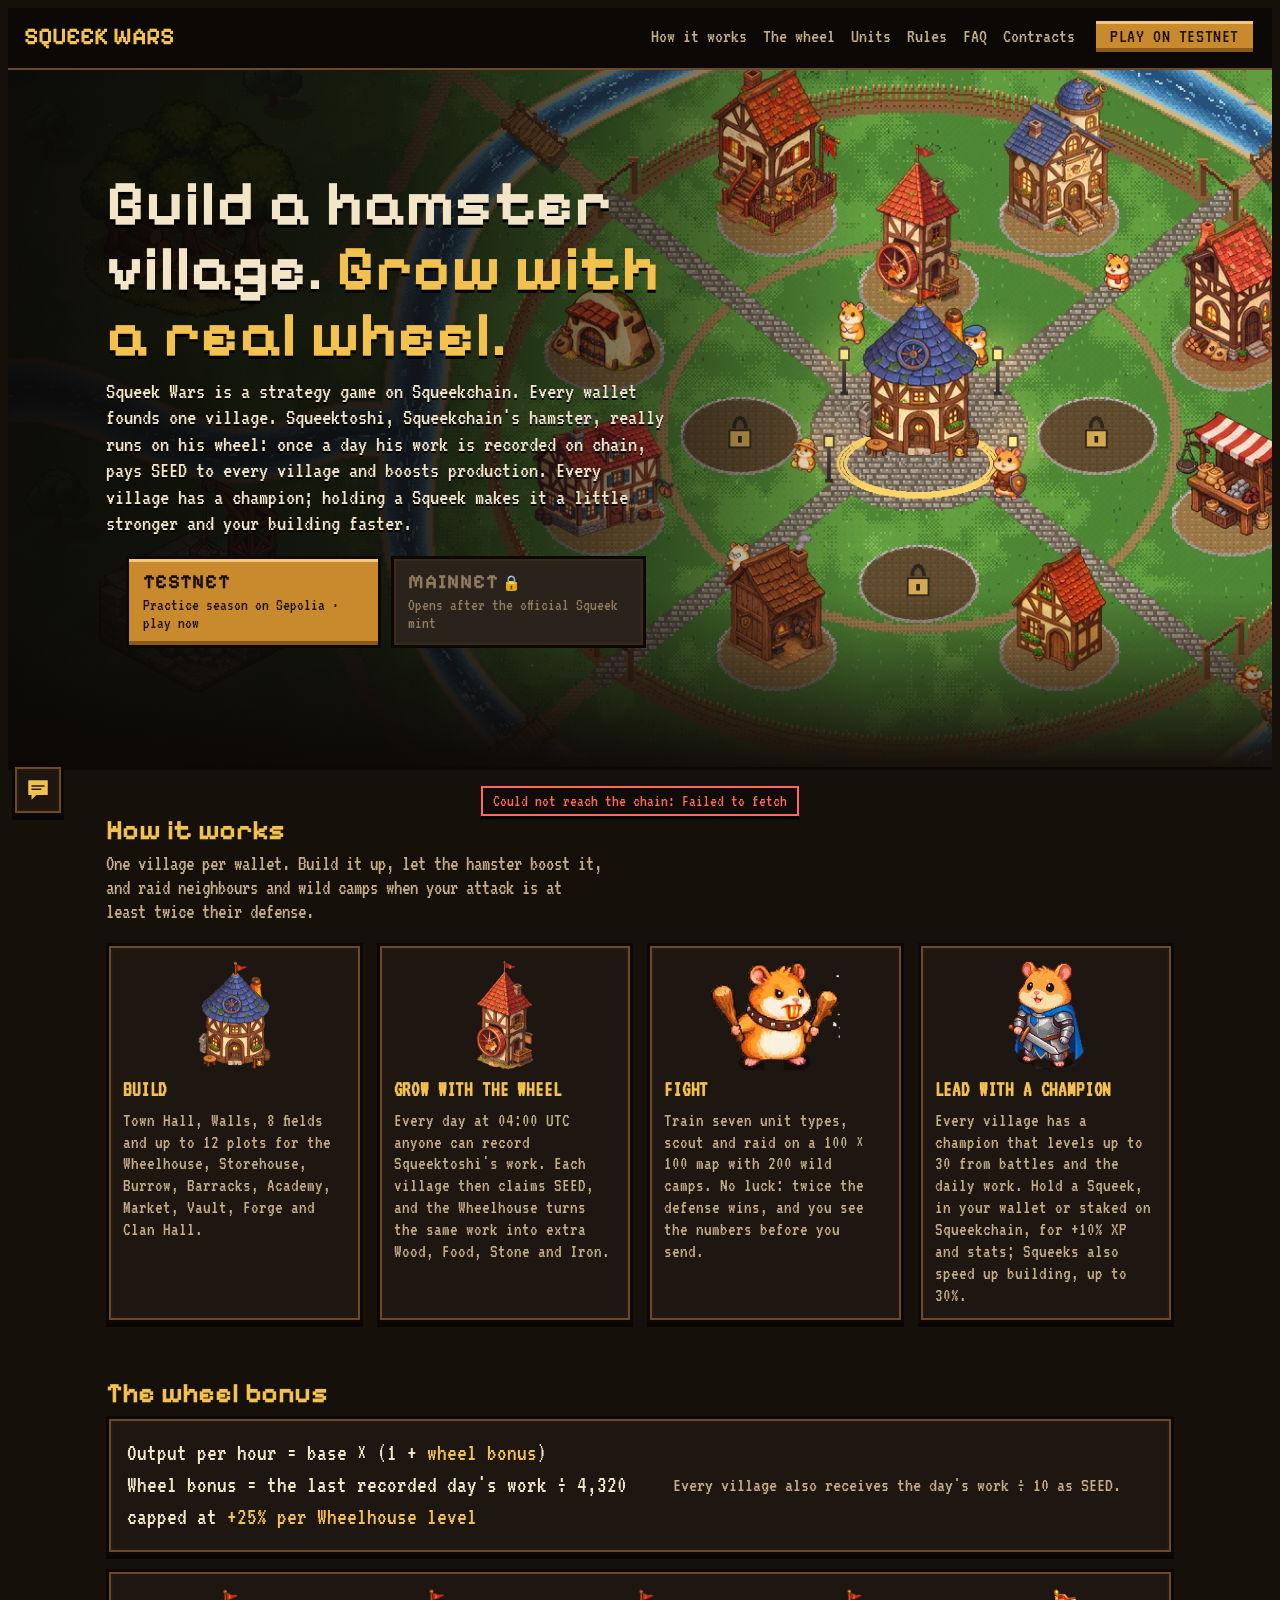
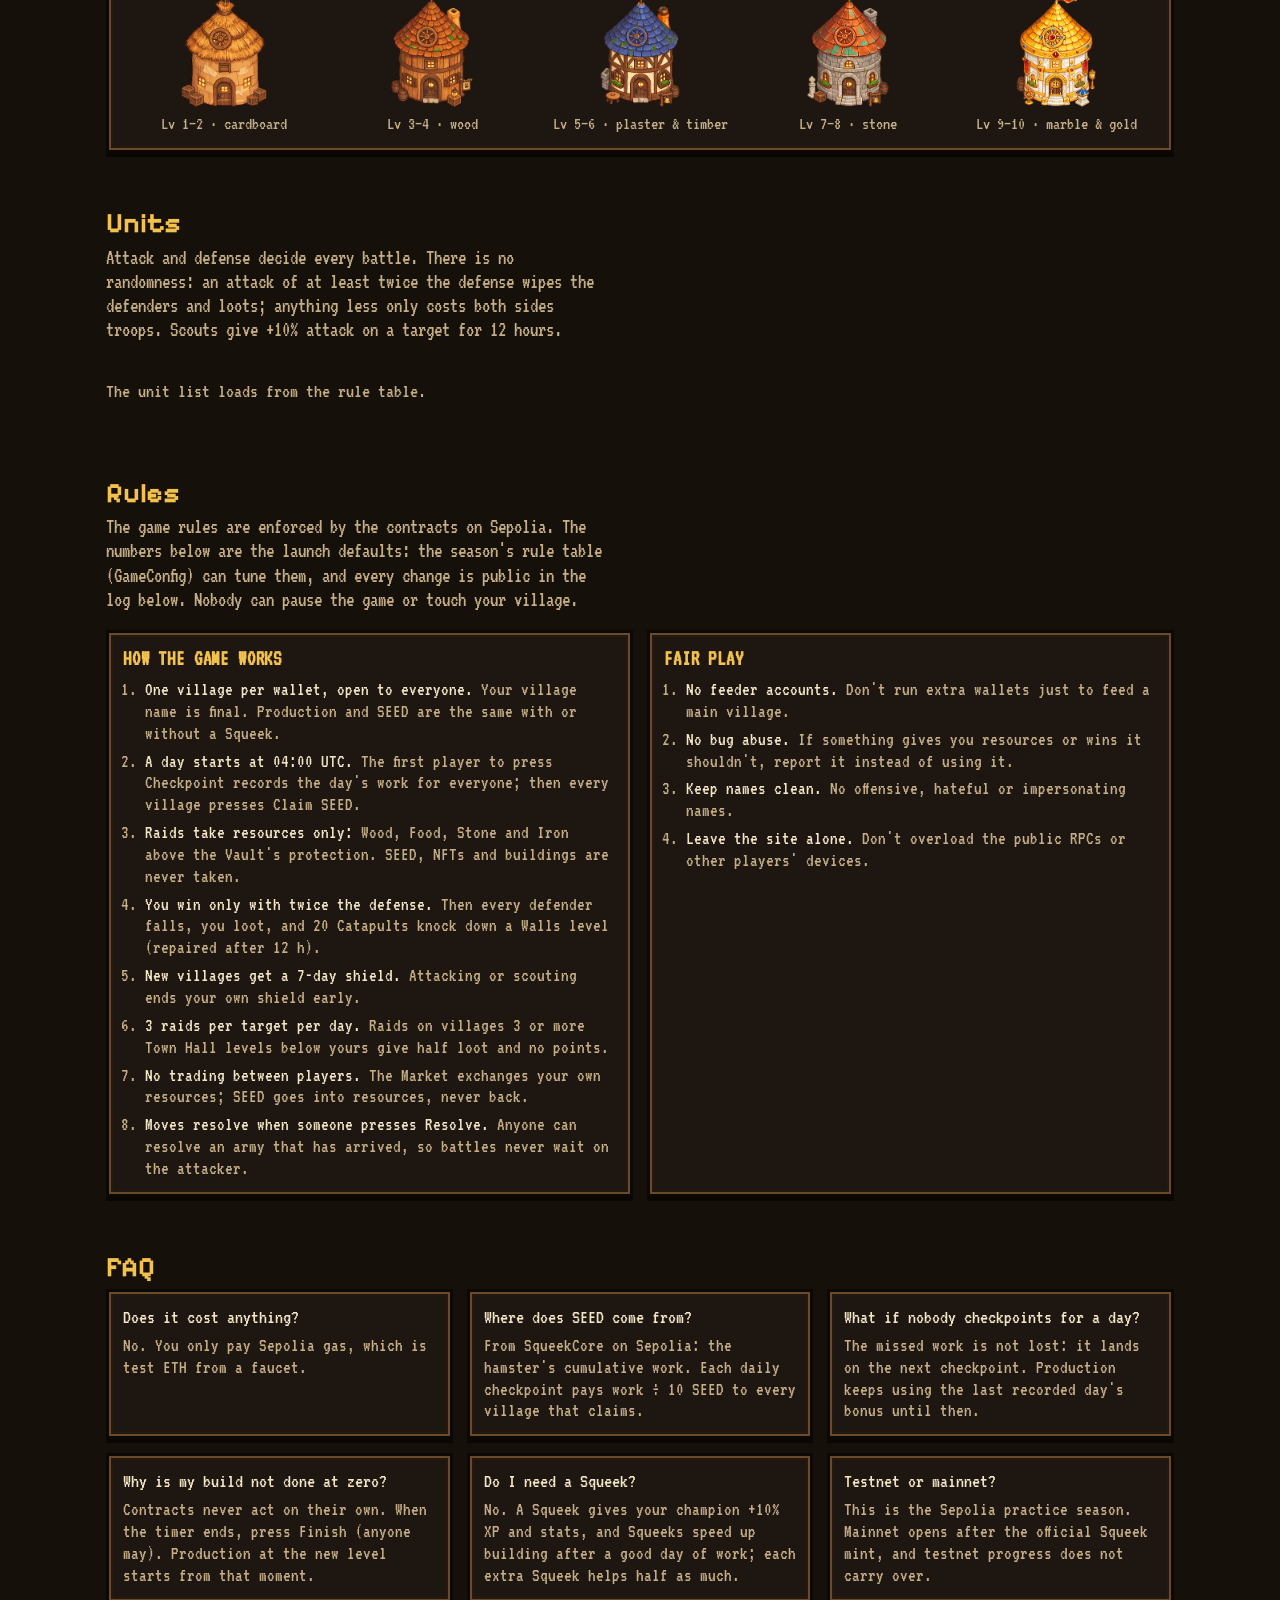
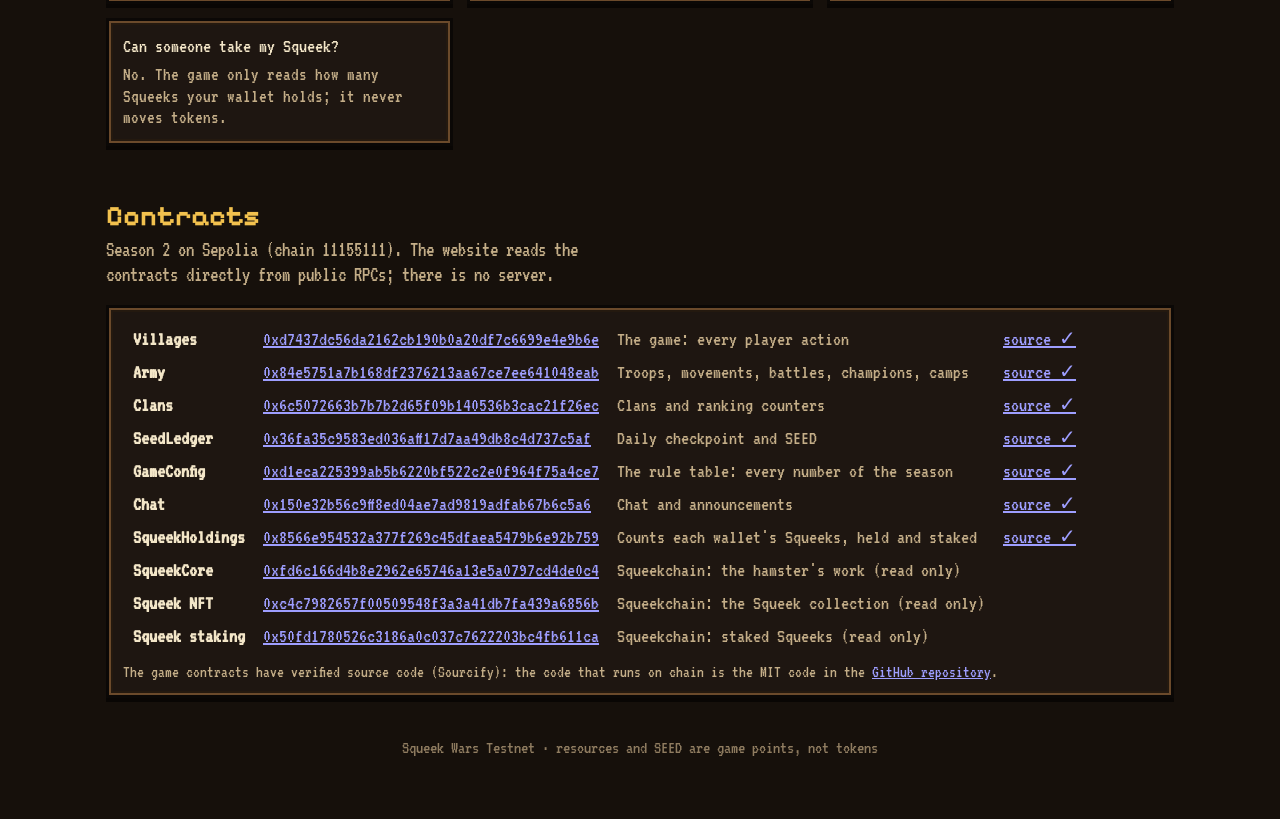
==== commit 862538f2: "Read the new Squeekchain contracts: SqueekCore, collection, staking - deployment.js: SqueekHoldings " ====
--- a/site/index.html
+++ b/site/index.html
@@ -17,7 +17,7 @@
 <link rel="apple-touch-icon" href="assets/apple-touch-icon.png">
 <link rel="preconnect" href="https://fonts.googleapis.com">
 <link rel="stylesheet" href="https://fonts.googleapis.com/css2?family=Pixelify+Sans:wght@400;500;600;700&family=VT323&display=swap">
-<link rel="stylesheet" href="style.css?v=202611050723">
+<link rel="stylesheet" href="style.css?v=202611050808">
 </head>
 <body>
 
@@ -187,10 +187,10 @@
   <div class="chat-f" id="chatform"></div>
 </div>
 <div id="toasts" aria-live="polite"></div>
-<script src="vendor/ethers.umd.min.js?v=202611050723"></script>
-<script src="deployment.js?v=202611050723"></script>
-<script src="abi.js?v=202611050723"></script>
-<script src="chain.js?v=202611050723"></script>
-<script src="app.js?v=202611050723"></script>
+<script src="vendor/ethers.umd.min.js?v=202611050808"></script>
+<script src="deployment.js?v=202611050808"></script>
+<script src="abi.js?v=202611050808"></script>
+<script src="chain.js?v=202611050808"></script>
+<script src="app.js?v=202611050808"></script>
 </body>
 </html>
